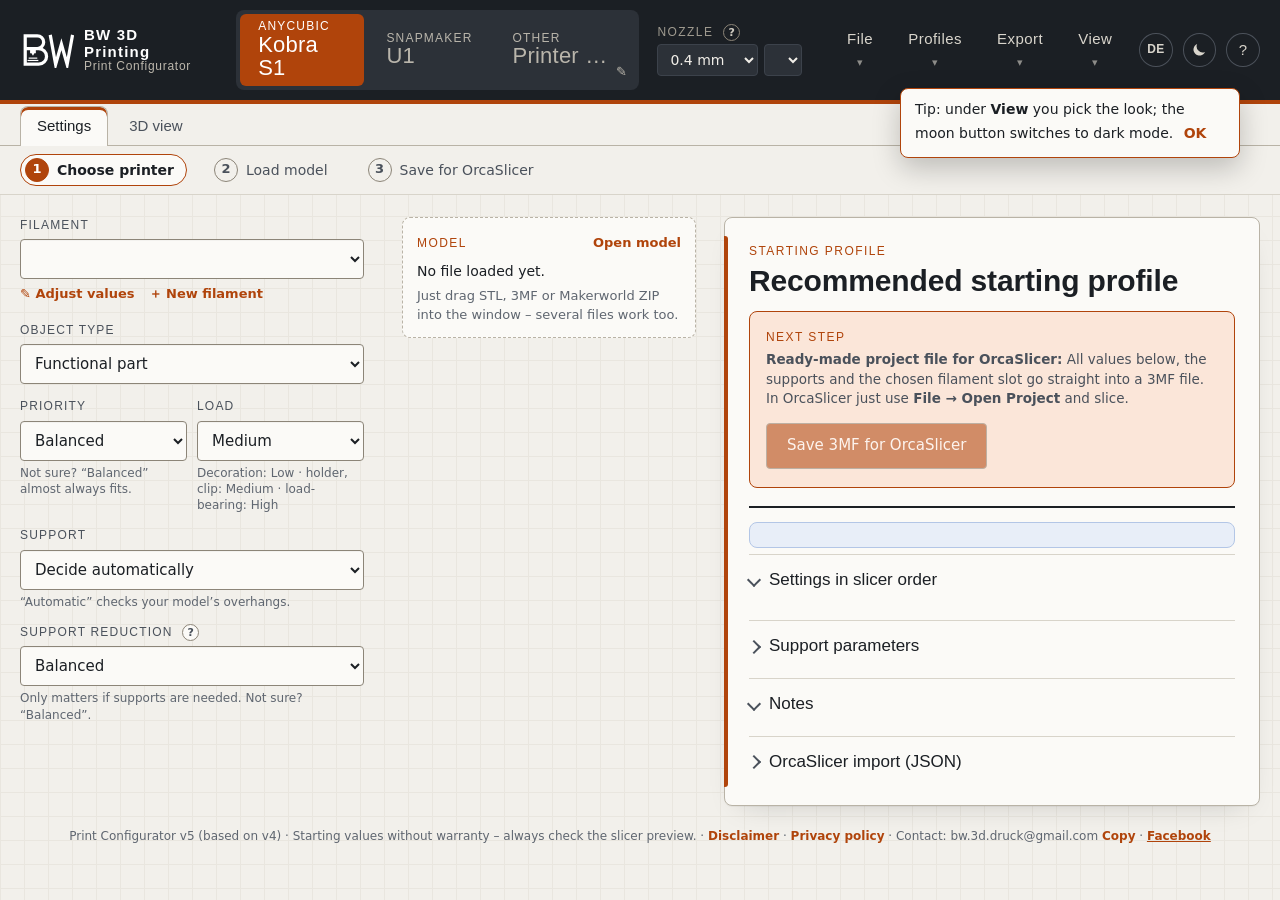
==== index.html @ 8d702527 "feat: Z-Offset je Drucker im Export, Lightning-Füllung für Deko/Figur Z-Offset: Feld im Export-Dialo" ====
<!doctype html>
<html lang="de">
<head>
<meta charset="utf-8"><meta name="viewport" content="width=device-width,initial-scale=1">
<title>Druck-Konfigurator</title>
<link rel="stylesheet" href="css/app.css">
<link rel="stylesheet" href="css/ui-gemeinsam.css">
<link rel="stylesheet" href="css/ui-neu.css">
<link rel="stylesheet" href="css/ui-schlicht.css">
<link rel="stylesheet" href="css/ui-dunkel.css">
<script src="js/ui-neu.js"></script>
<script src="js/i18n-en.js"></script>
<script src="js/i18n-en-ui.js"></script>
<script src="js/i18n-en-muster.js"></script>
<script src="js/i18n.js"></script>
</head>
<body data-printer="kobra_s1" data-tab="settings">

<header class="topbar noprint">
  <div class="brand"><span class="brand-mark" aria-hidden="true"></span><span class="brand-text">Druck-<br>Konfigurator</span>
    <span class="brand-bw" hidden><svg class="brand-bw-mark" xmlns="http://www.w3.org/2000/svg" viewBox="0 0 150 100" fill="none" stroke="currentColor" stroke-width="9" aria-hidden="true" focusable="false"> <path d="M14.5 10 V90 M10 10.5 H48 a17.75 17.75 0 0 1 0 35.5 H14.5 M14.5 46 H52 a21.75 21.75 0 0 1 0 43.5 H10"/> <g stroke="none" fill="currentColor"> <path d="M28 50 h16 v9 h-4 l-3.5 6 h-1 l-3.5 -6 h-4 z"/> <rect x="24" y="71" width="24" height="3.2"/> <rect x="21" y="77.5" width="30" height="3.2"/> </g> <path d="M84 8 L99 90 L115 34 L131 90 L146 8" stroke-linejoin="miter" stroke-miterlimit="10"/> </svg><span class="brand-word"><b>BW 3D-Druck</b><small>Druck-Konfigurator</small></span></span></div>

  <div class="machine" role="group" aria-label="Drucker und Düse">
    <div class="printer-switch" role="radiogroup" aria-label="Drucker">
      <button type="button" role="radio" data-printer="kobra_s1" aria-checked="true"><small>Anycubic</small>Kobra S1</button>
      <button type="button" role="radio" data-printer="snapmaker_u1" aria-checked="false" tabindex="-1"><small>Snapmaker</small>U1</button>
      <button type="button" role="radio" data-printer="orca" aria-checked="false" tabindex="-1" id="printerOrcaBtn" title="Anderen Drucker aus den OrcaSlicer-Profilen wählen"><small id="printerOrcaVendor">Anderer</small><span id="printerOrcaLabel">Drucker …</span><i class="orca-edit" aria-hidden="true">✎</i></button>
    </div>
    <select id="printer" class="visually-hidden" tabindex="-1" aria-hidden="true"><option value="kobra_s1">Anycubic Kobra S1 Combo</option><option value="snapmaker_u1">Snapmaker U1</option><option value="orca">Anderer Drucker</option></select>
    <div class="nozzle"><span>Düse <span class="help" id="nozHelp" title="Weicht deine Düse vom Referenzprofil ab, rechnet das Programm Temperatur, Volumenstrom, Schichthöhe und Linienbreite um.">?</span></span>
      <span class="nozzle-row">
        <select id="nozD" aria-label="Düsendurchmesser"><option value="0.2">0,2 mm</option><option value="0.25">0,25 mm</option><option value="0.4" selected>0,4 mm</option><option value="0.6">0,6 mm</option><option value="0.8">0,8 mm</option></select>
        <select id="nozM" aria-label="Düsenmaterial"></select>
      </span>
    </div>
  </div>

  <nav class="menus" aria-label="Menü">
    <div class="menu">
      <button type="button" class="menu-btn" aria-haspopup="true" aria-expanded="false" aria-controls="menuDatei">Datei</button>
      <div class="menu-list" role="menu" id="menuDatei">
        <button type="button" role="menuitem" data-action="open">Modell öffnen … <small>STL, 3MF, ZIP</small></button>
        <button type="button" role="menuitem" id="clear">Modell entfernen</button>
      </div>
    </div>
    <div class="menu">
      <button type="button" class="menu-btn" aria-haspopup="true" aria-expanded="false" aria-controls="menuProfile">Profile</button>
      <div class="menu-list" role="menu" id="menuProfile">
        <button type="button" role="menuitem" id="editMat">Filamentwerte anpassen …</button>
        <button type="button" role="menuitem" id="newMat">Neues Filament …</button>
        <button type="button" role="menuitem" data-action="profiles">Meine Profile …</button>
        <hr>
        <button type="button" role="menuitem" id="importBtn">Profile importieren …</button>
        <button type="button" role="menuitem" id="exportBtn" data-toast="Profile als Datei gespeichert">Profile exportieren</button>
        <hr>
        <button type="button" role="menuitem" id="settingsBtn">Düsen-Umrechnung …</button>
        <button type="button" role="menuitem" data-action="link">Drucker-Verbindung …</button>
      </div>
    </div>
    <div class="menu">
      <button type="button" class="menu-btn" aria-haspopup="true" aria-expanded="false" aria-controls="menuExport">Export</button>
      <div class="menu-list" role="menu" id="menuExport">
        <button type="button" role="menuitem" id="export3mf" disabled>3MF für OrcaSlicer … <small id="export3mfNote">zuerst ein Modell laden</small></button>
        <hr>
        <button type="button" role="menuitem" id="orcaFilBtn" data-toast="Filament-JSON gespeichert">Filament-JSON</button>
        <button type="button" role="menuitem" id="orcaProcBtn" data-toast="Process-JSON gespeichert">Process-JSON</button>
        <hr>
        <button type="button" role="menuitem" id="printBtn">Drucken / PDF …</button>
        <button type="button" role="menuitem" id="copyBtn">Als Text kopieren</button>
      </div>
    </div>
    <div class="menu">
      <button type="button" class="menu-btn" aria-haspopup="true" aria-expanded="false" aria-controls="menuAnsicht">Ansicht</button>
      <div class="menu-list" role="menu" id="menuAnsicht">
        <button type="button" role="menuitemradio" aria-checked="false" data-ui-mode="original">Original <small>wie bisher</small></button>
        <button type="button" role="menuitemradio" aria-checked="true" data-ui-mode="neu">Verbesserte Lesbarkeit <small>Original mit besseren Kontrasten (Standard)</small></button>
        <button type="button" role="menuitemradio" aria-checked="false" data-ui-mode="schlicht">Schlicht <small>reduziert, nach Apple-Prinzipien</small></button>
      </div>
    </div>
    <button type="button" class="menu-btn lang-btn" id="langBtn" lang="en">EN</button>
    <button type="button" class="menu-btn theme-btn" id="themeBtn" aria-pressed="false" aria-label="Dunkle Darstellung" title="Dunkel darstellen"><svg class="theme-moon" viewBox="0 0 24 24" aria-hidden="true" focusable="false"><path d="M20 14.5A8 8 0 0 1 9.5 4a8 8 0 1 0 10.5 10.5z"/></svg><svg class="theme-sun" viewBox="0 0 24 24" aria-hidden="true" focusable="false"><circle cx="12" cy="12" r="4.2"/><path d="M12 2v2.5M12 19.5V22M2 12h2.5M19.5 12H22M4.9 4.9l1.8 1.8M17.3 17.3l1.8 1.8M4.9 19.1l1.8-1.8M17.3 6.7l1.8-1.8"/></svg></button>
    <button type="button" class="menu-btn help-btn" data-action="help" aria-label="Hilfe">?</button>
    <div class="ui-tip" id="uiTip" role="status" hidden>Tipp: Unter <b>Ansicht</b> wählst du die Darstellung, mit dem Mond-Knopf schaltest du auf dunkel. <button type="button" class="linkbtn">OK</button></div>
  </nav>
</header>

<div class="tabs noprint" role="tablist" aria-label="Ansicht">
  <button type="button" role="tab" id="tabSettings" aria-controls="viewSettings" aria-selected="true">Einstellungen</button>
  <button type="button" role="tab" id="tab3d" aria-controls="view3d" aria-selected="false">3D-Ansicht <span id="modelBadge" class="tab-badge hidden">Modell</span></button>
</div>

<nav class="steps noprint" id="steps" aria-label="Schritte"><ol>
  <li><button type="button" data-step="1"><span class="step-n">1</span><span class="step-t">Drucker wählen</span></button></li>
  <li><button type="button" data-step="2" data-action="open"><span class="step-n">2</span><span class="step-t">Modell laden</span></button></li>
  <li><button type="button" data-step="3"><span class="step-n">3</span><span class="step-t">Für OrcaSlicer speichern</span></button></li>
</ol></nav>

<main>
<section id="viewSettings" role="tabpanel" aria-labelledby="tabSettings" class="view">
  <h1 id="mainTitle" class="print-only">Druck-Konfigurator</h1>
  <div class="sheet">

    <aside class="inputs" aria-label="Auswahl">
      <div id="partScope" class="part-scope hidden" aria-live="polite">
        <span class="eyebrow">Einstellungen für Teil</span>
        <b id="partScopeName"></b>
        <label for="partSlot">Slot</label><select id="partSlot"></select>
      </div>
      <div class="field"><label for="material">Filament<span id="matBadge"></span></label><select id="material"></select>
        <div class="field-links noprint"><button class="linkbtn" type="button" data-click="editMat">✎ Werte anpassen</button><button class="linkbtn" type="button" data-click="newMat">＋ Neues Filament</button></div></div>
      <div class="field"><label for="object">Objekt</label><select id="object">
        <option value="general">Funktionsteil</option>
        <option value="holder">Halterung / Befestigung</option>
        <option value="watertight">Wasserdicht / Behälter</option>
        <option value="precision">Präzisionsteil (Passungen, Maße)</option>
        <option value="thin">Dünnwandiges Gehäuse</option>
        <option value="decor">Dekoration / Figur</option>
        <option value="overhang">Viele Überhänge / Freiform</option>
        <option value="multicolor">Mehrfarbig / Gravur</option>
        <option value="tire">Reifen / Rad (TPU)</option>
        <option value="dumpling">Quetschbares Spielzeug (TPU)</option>
        <option value="case">Handyhülle / flexible Hülle (TPU)</option></select></div>
      <div class="field-pair">
        <div class="field"><label for="goal">Priorität</label><select id="goal"><option value="balanced">Ausgewogen</option><option value="quality">Hohe Qualität</option><option value="fast">Schneller Druck</option><option value="strong">Maximale Stabilität</option></select><small class="field-hint">Unsicher? „Ausgewogen“ passt fast immer.</small></div>
        <div class="field"><label for="load">Belastung</label><select id="load"><option value="medium">Mittel</option><option value="low">Gering</option><option value="high">Hoch</option></select><small class="field-hint">Deko: Gering · Halter, Clip: Mittel · tragend: Hoch</small></div>
      </div>
      <div class="field"><label for="support">Support</label><select id="support"><option value="auto">Automatisch entscheiden</option><option value="avoid">Möglichst vermeiden</option><option value="allow">Support erlaubt</option></select><small class="field-hint">„Automatisch“ prüft die Überhänge deines Modells.</small></div>
      <div class="field"><label for="supportLevel">Stützreduzierung <span class="help" title="Wirkt nur, wenn Stützen nötig sind. Weniger Stützen sparen Material, erhöhen aber das Risiko für Durchhängen.">?</span></label><select id="supportLevel"><option value="safe">Stark und sicher</option><option value="balanced" selected>Ausgewogen</option><option value="reduced">Stark reduziert</option><option value="minimal">Minimal – gerade noch haltend</option></select><small class="field-hint">Nur wichtig, wenn Stützen nötig sind. Unsicher? „Ausgewogen“.</small></div>

      <div id="storeWarn" class="note bad hidden"></div>
    </aside>

    <aside class="model-col noprint" aria-label="Modell">
      <div class="model-card noprint" id="modelCard">
        <div class="model-head"><span class="eyebrow">Modell</span><button class="linkbtn" type="button" data-action="open">Modell öffnen</button></div>
        <div id="fileinfo">Noch keine Datei geladen.</div>
        <ol id="partList" class="part-list hidden" aria-label="Teile im Projekt"></ol>
        <p id="importNotes" class="muted hidden"></p>
        <section id="orientBox" class="orient hidden" aria-labelledby="orientTitle">
          <div class="orient-head"><span class="eyebrow" id="orientTitle">Lage auf dem Bett</span><span id="orientPart" class="muted"></span></div>
          <p id="orientInfo" aria-live="polite"></p>
          <div id="orientSuggest" class="orient-suggest hidden"><span id="orientSuggestText"></span><button type="button" class="btn-accent" data-orient="apply">Übernehmen</button></div>
          <p id="orientStab" class="note warn orient-stab hidden" role="note"></p>
          <div class="orient-tools" role="group" aria-label="Teil drehen">
            <button type="button" data-orient="pick" title="In der 3D-Ansicht die Fläche anklicken, die aufs Bett soll">Fläche aufs Bett …</button>
            <button type="button" data-orient="x" title="90° um die X-Achse drehen">↻ X</button><button type="button" data-orient="y" title="90° um die Y-Achse drehen">↻ Y</button><button type="button" data-orient="z" title="90° um die Z-Achse drehen (ändert nur die Lage auf dem Bett)">↻ Z</button>
            <button type="button" data-orient="reset" title="Lage aus der Datei wiederherstellen">Original</button>
          </div>
          <button type="button" id="orientAll" class="linkbtn hidden" data-orient="all">Alle Teile nach Vorschlag ausrichten</button>
        </section>
        <section id="holeBox" class="holes hidden" aria-labelledby="holeTitle">
          <span class="eyebrow" id="holeTitle">Bohrlöcher verstärken</span>
          <p id="holeInfo"></p>
          <ul id="holeList" class="hole-list"></ul>
          <button type="button" id="holeAll" class="linkbtn hidden">Alle an/aus</button>
        </section>
        <section id="stabBox" class="stab hidden" aria-labelledby="stabTitle">
          <div class="orient-head"><span class="eyebrow" id="stabTitle">Stabilität (Hinweis)</span><span id="stabPart" class="muted"></span></div>
          <p id="stabText" aria-live="polite"></p>
          <ul id="stabAdvice" class="stab-advice"></ul>
          <p id="stabNote" class="muted stab-note hidden"></p>
        </section>
        <p class="oh-info muted"></p>
        <p class="muted drop-hint">STL, 3MF oder Makerworld-ZIP einfach ins Fenster ziehen – auch mehrere Dateien.</p>
      </div>
      <div id="miniView" class="mini-view noprint hidden" role="img" aria-label="3D-Vorschau: Lage des gewählten Teils auf dem Bett"><span class="mini-label">Lage auf dem Bett · ziehen zum Drehen</span></div>
    </aside>

    <article class="result" aria-labelledby="title">
      <header class="result-head">
        <span class="eyebrow" id="resultPrinter">Startprofil</span>
        <h2 id="title">Empfohlenes Startprofil</h2>
        <div id="summary" class="muted"></div>
      </header>
      <div id="danger" class="note bad"></div>

      <section class="export-cta" aria-labelledby="exportCtaTitle">
        <div class="export-cta-text">
          <span class="eyebrow" id="exportCtaTitle">Nächster Schritt</span>
          <p><b>Fertige Projektdatei für OrcaSlicer:</b> Alle Werte unten, die Stützen und der gewählte Filament-Slot landen direkt in einer 3MF-Datei. In OrcaSlicer nur noch <b>Datei → Projekt öffnen</b> und slicen.</p>
        </div>
        <div class="export-cta-action">
          <button type="button" class="btn-accent" id="export3mfCta" disabled>3MF für OrcaSlicer speichern</button>
          <small id="export3mfCtaNote"></small>
        </div>
      </section>

      <div id="settings" class="spec"></div>
      <div id="supportGuide" class="supportbox"></div>

      <details class="fold" open>
        <summary><span id="orderedTitle">Einstellungen in Slicer-Reihenfolge</span></summary>
        <p class="muted" id="orderedIntro"></p><div id="orderedSettings"></div>
      </details>
      <details class="fold">
        <summary>Stützparameter</summary>
        <div id="supportParams"></div>
      </details>
      <details class="fold" id="hintsFold" open>
        <summary>Hinweise</summary>
        <div id="warning" class="note"></div><div id="checks" class="note ok"></div>
      </details>
      <details class="fold">
        <summary>OrcaSlicer-Import (JSON)</summary>
        <p class="muted">Über <b>Export → Filament-JSON / Process-JSON</b> speichern und in OrcaSlicer über <b>Datei → Einstellungen importieren</b> beide laden. Rückzug ist ein Hardware-Profil deines Druckers und bleibt bewusst außen vor – den Wert oben manuell unter Printer Settings → Extruder eintragen.</p>
        <div id="orcaNote" class="note"></div>
      </details>
    </article>
  </div>
  <p class="muted footnote">Druck-Konfigurator v5 (Basis v4) · Startwerte ohne Gewähr – immer die Slicer-Vorschau prüfen. · <button class="linkbtn" type="button" data-action="disclaimer">Haftungsausschluss</button> · <button class="linkbtn" type="button" data-action="privacy">Datenschutz</button> · Kontakt: <span class="mail">bw.3d.druck@gmail.com</span> <button class="linkbtn" type="button" data-action="copymail" aria-label="E-Mail-Adresse kopieren">Kopieren</button> · <a class="linkbtn" href="https://www.facebook.com/berthold.wolf/" target="_blank" rel="noopener noreferrer">Facebook</a></p>
</section>

<section id="view3d" role="tabpanel" aria-labelledby="tab3d" class="view" hidden>
  <div id="stage">
    <div id="viewerEmpty" data-action="open">Noch kein Modell geladen.<br><small>STL, 3MF oder ZIP hier ablegen oder klicken zum Auswählen</small></div>
    <div id="info" class="hud"></div>
    <div id="partSwitch3d" class="hud hidden" role="group" aria-label="Teil wählen">
      <button type="button" data-part-step="-1" title="Vorheriges Teil" aria-label="Vorheriges Teil">◀</button>
      <select id="partSelect3d" aria-label="Teil"></select>
      <button type="button" data-part-step="1" title="Nächstes Teil" aria-label="Nächstes Teil">▶</button>
    </div>
    <div id="controls" class="hud">
      <button id="btnWireframe" type="button">Wireframe</button>
      <button id="btnAxes" type="button" class="active">Achsen</button>
      <button id="btnClip" type="button">Schnitt</button>
      <button id="btnMeasure" type="button">Messen</button>
      <span class="hud-sep" aria-hidden="true"></span>
      <button type="button" data-orient="pick" id="btnPick" title="Fläche anklicken, die aufs Bett soll">Fläche aufs Bett</button>
      <button type="button" data-orient="x" title="90° um X">↻ X</button><button type="button" data-orient="y" title="90° um Y">↻ Y</button>
    </div>
    <div id="subControls" class="hud">
      <div id="clipPanel" class="hidden"><span>Achse:</span>
        <button id="clipAxisX" type="button" class="active">X</button><button id="clipAxisY" type="button">Y</button><button id="clipAxisZ" type="button">Z</button>
        <input type="range" id="clipSlider" min="-100" max="100" value="0" aria-label="Lage der Schnittebene"></div>
      <div id="measureLabel"></div>
    </div>
    <div id="ohBar" class="hud hidden">
      <div id="viewMode" class="view-mode" role="group" aria-label="Einfärbung"><button type="button" data-view="overhang" class="active" aria-pressed="true">Überhang</button><button type="button" data-view="stability" aria-pressed="false" title="Dünne Wände und schlanke Stellen in Z (Bruchgefahr zwischen den Schichten). Nur Hinweis.">Stabilität</button></div>
      <div id="ohOverhang">
      <div class="vbar"><label for="thresh">Überhangwinkel ≤ <span class="help help-dark" title="Winkel von der Senkrechten. Flächen, die steiler überhängen als dieser Wert, werden rot markiert und zählen für die Stützen-Entscheidung. 45° ist ein sicherer Standard, 50–55° spart Stützen.">?</span></label><input type="range" id="thresh" min="30" max="70" value="45"><span class="val" id="threshVal">45°</span></div>
      <div class="stats"><span>Breite X <b id="sx">–</b></span><span>Tiefe Y <b id="sy">–</b></span><span>Höhe Z <b id="sz">–</b></span><span>Volumen <b id="sv">–</b></span></div>
      <div class="legend"><span><i style="background:#9aa8bc"></i>liegt auf dem Druckbett</span><span><i style="background:#3fa8f5"></i>unkritisch</span><span><i style="background:#f2b53d"></i>nahe am Grenzwinkel</span><span><i style="background:#e5514f"></i>über Grenzwinkel</span></div>
      <p id="ohInfo" class="oh-info"></p>
      </div>
      <div id="ohStability" class="hidden">
        <div class="legend"><span><i style="background:#4dbd6b"></i>stabil</span><span><i style="background:#f2b53d"></i>dünn / schwach in Z</span><span><i style="background:#e5514f"></i>kritisch</span></div>
        <p id="stabInfo" class="stab-info" aria-live="polite"></p>
      </div>
    </div>
  </div>
</section>
</main>

<input id="file" type="file" accept=".stl,.3mf,.zip" multiple class="hidden">
<input type="file" id="importFile" accept=".json,application/json" class="hidden">
<div id="toast" class="toast" role="status" aria-live="polite"></div>
<div id="tip" class="tip" role="tooltip" hidden></div>

<dialog id="editor" aria-labelledby="edTitle"><div class="ed-head"><h2 id="edTitle">Werte anpassen</h2><div class="muted" id="edSub"></div></div><div class="ed-body" id="edBody"></div><div class="ed-foot" id="edFoot"></div></dialog>

<dialog id="exportDlg" aria-labelledby="exportTitle"><div class="ed-head"><h2 id="exportTitle">3MF für OrcaSlicer</h2><div class="muted" id="exportSub"></div></div><p id="sizeWarn" class="note bad hidden" role="alert"></p>
  <div class="ed-body">
    <ol class="export-steps">
      <li>Unten den <b>Filament-Slot</b> wählen (oder Belegung eintragen/vom Drucker laden).</li>
      <li><b>3MF speichern</b> anklicken – die Datei landet in deinem Download-Ordner.</li>
      <li>In OrcaSlicer über <b>Datei → Projekt öffnen</b> laden (nicht „Importieren“) und slicen.</li>
    </ol>
    <fieldset class="slots"><legend id="slotLegend">Filament-Slot</legend>
      <div class="slot-source"><span id="slotSource" class="muted">Belegung unbekannt</span><span class="slot-actions"><button class="linkbtn" type="button" id="slotEditBtn">Belegung eintragen</button><button class="linkbtn" type="button" id="slotReload">Vom Drucker laden</button></span></div>
      <div id="slotEdit" class="slot-edit hidden"><p class="muted small">Was steckt gerade in welchem Slot? Bleibt gespeichert, bis du es änderst.</p><div id="slotEditRows"></div>
        <div class="slot-edit-foot"><button class="btn sec" type="button" id="slotEditReset">Eingabe löschen</button><button class="btn sec" type="button" id="slotEditCancel">Abbrechen</button><button class="btn" type="button" id="slotEditSave">Belegung speichern</button></div></div>
      <div id="slotMode" class="slot-mode hidden" role="radiogroup" aria-label="Slot-Zuordnung">
        <label><input type="radio" name="slotMode" value="all"> <b>Alle Teile in den gewählten Slot</b></label>
        <label><input type="radio" name="slotMode" value="keep"> <b>Slots je Teil beibehalten</b> <small id="slotModeKeep"></small></label></div>
      <p id="slotHint" class="slot-hint"></p>
      <div id="slotList" class="slot-list"></div></fieldset>
    <div id="slotWarn" class="note hidden"></div>
    <div class="zoff-row"><label for="zOffset">Z-Offset</label><input id="zOffset" type="text" inputmode="decimal" autocomplete="off" aria-describedby="zOffsetNote"><span>mm</span><small id="zOffsetNote"></small></div>
    <div id="partPlan" class="hidden"><h3 class="plan-title">Teile</h3><div id="partPlanTable"></div><ul id="partPlanNotes" class="plan-notes"></ul>
      <button class="linkbtn hidden" type="button" id="matchLive">Filament der Teile passend zur Belegung wählen</button></div>
    <details class="fold" id="changesFold"><summary id="changesTitle">Was geändert wird</summary><div id="changesList"></div></details>
    <p class="muted small">Druckerprofil, Start-G-Code, Rückzug und alle übrigen Werte kommen unverändert aus deiner Orca-Vorlage. Nach dem Öffnen in OrcaSlicer die Vorschau prüfen.</p>
  </div>
  <div class="ed-foot"><button class="btn sec" type="button" data-close>Abbrechen</button><button class="btn" type="button" id="export3mfSave">3MF speichern</button></div></dialog>

<dialog id="linkDlg" aria-labelledby="linkTitle"><div class="ed-head"><h2 id="linkTitle">Drucker-Verbindung</h2><div class="muted">IP-Adressen deiner Drucker im Heimnetz. Das Tool fragt darüber nur die Filament-Belegung ab (nie Steuerbefehle). Funktioniert, wenn das Tool über „Konfigurator starten.cmd“ läuft.</div></div>
  <div class="ed-body">
    <div class="note link-req">
      <b>Nur mit Klipper/Moonraker.</b> Mit Werksfirmware geht das nicht – dann stattdessen beim Export unter „Belegung eintragen“ von Hand angeben.<br>
      Moonraker bringt eine Fremd-Firmware mit (nicht vom Hersteller, Installation auf eigene Verantwortung):
      <ul>
        <li><b>Kobra S1:</b> <a href="https://jbatonnet.github.io/Rinkhals/" target="_blank" rel="noopener">Rinkhals</a></li>
        <li><b>Snapmaker U1:</b> <a href="https://github.com/paxx12-snapmaker-u1/SnapmakerU1-Extended-Firmware" target="_blank" rel="noopener">Extended Firmware von paxx12</a></li>
      </ul>
      Installationsanleitung jeweils beim Projekt selbst.
    </div>
    <div class="ed-row"><label for="host_kobra_s1">Anycubic Kobra S1</label><div class="ed-in"><input id="host_kobra_s1" inputmode="decimal" placeholder="z. B. 192.168.1.50" autocomplete="off"><button class="btn sec" type="button" data-test="kobra_s1">Testen</button></div></div>
    <p class="muted small link-result" id="linkRes_kobra_s1"></p>
    <div class="ed-row"><label for="host_snapmaker_u1">Snapmaker U1</label><div class="ed-in"><input id="host_snapmaker_u1" inputmode="decimal" placeholder="z. B. 192.168.1.51" autocomplete="off"><button class="btn sec" type="button" data-test="snapmaker_u1">Testen</button></div></div>
    <p class="muted small link-result" id="linkRes_snapmaker_u1"></p>
  </div>
  <div class="ed-foot"><button class="btn sec" type="button" data-close>Abbrechen</button><button class="btn" type="button" id="linkSave">Speichern</button></div></dialog>

<dialog id="profilesDlg" aria-labelledby="profilesTitle"><div class="ed-head"><h2 id="profilesTitle">Meine Profile</h2><div class="muted">Jedes Filament lässt sich mit eigenen Werten überschreiben oder neu anlegen. Die Werte bleiben nur in diesem Browser gespeichert – über <b>Profile → Profile exportieren</b> sichern oder teilen.</div></div>
  <div class="ed-body"><div id="myList"></div></div>
  <div class="ed-foot"><button class="btn" type="button" data-close>Schließen</button></div></dialog>

<dialog id="pickerDlg" aria-labelledby="pickerTitle"><div class="ed-head"><h2 id="pickerTitle">Drucker wählen</h2><div class="muted">Alle Drucker aus den OrcaSlicer-Profilen. Geschwindigkeiten kommen aus dem Orca-Profil des Druckers, Temperaturen und Materialwerte aus den Tests am Kobra S1 (allgemeine Startwerte).</div></div>
  <div class="ed-body picker">
    <div class="picker-row"><label for="pickVendor">Hersteller</label><select id="pickVendor"></select></div>
    <div class="picker-row"><label for="pickSearch">Suchen</label><input id="pickSearch" type="search" placeholder="z. B. Ender, MK4, P1S" autocomplete="off"></div>
    <div class="picker-custom">
      <div><b>Dein Drucker ist nicht dabei?</b><small>Eigenes Profil aus OrcaSlicer einlesen – die Anleitung kommt im nächsten Schritt.</small></div>
      <button type="button" class="btn-accent" id="customPrinterOpen">Eigenes Orca-Profil verwenden</button>
    </div>
    <ul id="pickList" class="pick-list"></ul>
  </div>
  <div class="ed-foot"><button class="btn sec" type="button" data-close>Schließen</button></div></dialog>

<dialog id="customPrinterDlg" aria-labelledby="customPrinterTitle"><div class="ed-head"><h2 id="customPrinterTitle">Eigenen Drucker verwenden</h2><div class="muted">Für Drucker, die nicht in der Liste stehen – dein eigenes OrcaSlicer-Profil wird direkt eingelesen.</div></div>
  <div class="ed-body">
    <ol class="export-steps">
      <li>In OrcaSlicer deinen Drucker anlegen bzw. auswählen (Hersteller-Profil oder eigene Werte für Bett, Düse, Firmware).</li>
      <li><b>Ein neues, leeres Projekt</b> mit diesem Drucker aktiv – es muss kein Modell geladen sein.</li>
      <li><b>Datei → Projekt speichern unter …</b> als .3mf.</li>
      <li>Diese Datei hier auswählen:</li>
    </ol>
    <input type="file" id="customPrinterFile" accept=".3mf">
    <p id="customPrinterWarn" class="note bad hidden" role="alert"></p>
    <p class="muted small">Hinweis: Filamentprofile werden dabei nicht automatisch nach Materialtyp (PLA/PETG/…) gewechselt – nach dem Export in Orca ggf. das passende Filamentprofil je Slot von Hand wählen.</p>
  </div>
  <div class="ed-foot"><button class="btn sec" type="button" data-close>Abbrechen</button></div></dialog>

<dialog id="disclaimerDlg" aria-labelledby="disclaimerTitle"><div class="ed-head"><h2 id="disclaimerTitle">Haftungsausschluss</h2><div class="muted">Bitte kurz lesen – Nutzung auf eigene Verantwortung.</div></div>
  <div class="ed-body disclaimer">
    <ol>
      <li><b>Startwerte ohne Gewähr.</b> Die Werte sind Empfehlungen; Slicer-Vorschau und ein Testdruck haben immer Vorrang.</li>
      <li><b>Keine Haftung für Schäden</b> an Drucker und Zubehör – z. B. Düse, Druckplatte (PETG auf PEI), Verstopfungen, Fehldrucke, verbrauchtes Filament.</li>
      <li><b>Gedruckte Teile:</b> Keine Eignung für sicherheitskritische oder tragende Anwendungen, Lebensmittelkontakt oder Kinderspielzeug zugesichert – das beurteilst du selbst.</li>
      <li><b>Gesundheit:</b> ABS und ASA dünsten aus – gut lüften. Drucker nicht unbeaufsichtigt laufen lassen.</li>
      <li><b>Drucker-Verbindung:</b> Das Tool liest nur die Filament-Belegung und steuert nichts; Nutzung auf eigene Verantwortung.</li>
      <li><b>Marken:</b> Kein Bezug zu Anycubic, Snapmaker, Bambu Lab, Makerworld oder OrcaSlicer; die Namen dienen nur der Beschreibung.</li>
      <li><b>Fremde Modelle:</b> Wer Projekte anderer (z. B. von Makerworld) umstellt, beachtet deren Lizenz.</li>
    </ol>
    <p class="muted small">Ausführlich in der README auf GitHub. Lizenz: CC BY-NC 4.0, ohne Gewährleistung.</p>
  </div>
  <div class="ed-foot"><button class="btn" type="button" id="disclaimerOk">Verstanden</button></div></dialog>

<dialog id="privacyDlg" aria-labelledby="privacyTitle"><div class="ed-head"><h2 id="privacyTitle">Datenschutz</h2><div class="muted">Private, kostenlose Seite ohne Werbung, ohne Cookies und ohne Tracking.</div></div>
  <div class="ed-body prose">
    <p><b>Verantwortlich:</b> Berthold Wolf, E-Mail: <span class="mail">bw.3d.druck@gmail.com</span> <button class="linkbtn" type="button" data-action="copymail" aria-label="E-Mail-Adresse kopieren">Kopieren</button></p>
    <p><b>Hosting:</b> Die Seite liegt bei GitHub Pages (GitHub Inc., USA). Beim Aufruf verarbeitet GitHub technisch notwendige Daten wie die IP-Adresse, um die Seite auszuliefern und zu schützen; dabei kann eine Übertragung in die USA stattfinden. Ich selbst erhalte und speichere diese Daten nicht. Rechtsgrundlage ist das berechtigte Interesse an einer sicheren Bereitstellung (Art. 6 Abs. 1 lit. f DSGVO). Einzelheiten: <a href="https://docs.github.com/de/site-policy/privacy-policies/github-general-privacy-statement" target="_blank" rel="noopener noreferrer">Datenschutzerklärung von GitHub</a>.</p>
    <p><b>Deine Modelle und Werte:</b> STL-, 3MF- und ZIP-Dateien werden ausschließlich lokal in deinem Browser verarbeitet und nicht hochgeladen. Eigene Filamentprofile, Einstellungen und die gewählte Oberfläche speichert der Browser lokal (localStorage); sie verlassen dein Gerät nicht und lassen sich über die Browser-Einstellungen (Websitedaten löschen) entfernen.</p>
    <p><b>Drucker-Verbindung:</b> Nur wenn du sie nutzt, fragt dein Browser die Filament-Belegung direkt bei deinem Drucker im Heimnetz ab. Diese Daten gehen nicht an mich oder an Dritte.</p>
    <p><b>Externe Links:</b> Links zu Facebook, GitHub oder Makerworld sind einfache Verweise; beim Anklicken gelten die Datenschutzbestimmungen des jeweiligen Anbieters. Die Seite bindet keine Inhalte dieser Anbieter ein.</p>
    <p><b>Kontakt per E-Mail:</b> Schreibst du mir, verwende ich deine Angaben nur zur Beantwortung.</p>
    <p><b>Deine Rechte:</b> Auskunft, Berichtigung, Löschung, Einschränkung der Verarbeitung und Widerspruch (Art. 15–21 DSGVO) sowie Beschwerde bei einer Datenschutz-Aufsichtsbehörde.</p>
  </div>
  <div class="ed-foot"><button class="btn" type="button" data-close>Schließen</button></div></dialog>

<dialog id="helpDlg" aria-labelledby="helpTitle"><div class="ed-head"><h2 id="helpTitle">Hilfe</h2></div>
  <div class="ed-body prose">
    <p><b>Automatik:</b> Filamentprofil = Temperatur, Lüfter, Rückzug und maximale Volumengeschwindigkeit. Prozessprofil = Wände, Schichten, Füllung und Druckgeschwindigkeit. Die Stützen-Entscheidung kommt aus der Überhanganalyse des gewählten Teils.</p>
    <p><b>Kurzhilfe:</b> Bewege den Mauszeiger über ein <span class="help">?</span> neben einem Parameter.</p>
    <p><b>Eigene Werte:</b> Druckst du mit anderer Temperatur, schneller oder langsamer, klicke bei „Filament“ auf <b>Werte anpassen</b>. Alle Empfehlungen rechnen danach mit deinen Werten. <b>Neues Filament</b> legt ein zusätzliches Profil an, z. B. für eine bestimmte Marke.</p>
    <p><b>Wichtig:</b> STL-Maße und Überhänge werden lokal im Browser ermittelt. 3MF und Makerworld-ZIPs werden direkt gelesen; bei mehreren Teilen gilt die Analyse für das in der Teileliste gewählte Teil. Nahtposition: sichtbare Außenflächen <b>Hinten</b>; runde Teile <b>Ausgerichtet</b> oder <b>Nächstgelegen</b>. Brücken, dünne Wände und die tatsächliche Kontaktfläche der Stützen immer zusätzlich in der Slicer-Vorschau prüfen – die Empfehlung ist eine Geometrie-Näherung und ersetzt die Vorschau nicht.</p>
    <p>Alle Werte sind Startwerte ohne Gewähr. Filamente unterscheiden sich je nach Hersteller und Charge – die Angaben auf der Rolle haben Vorrang.</p>
    <p><b>Ausführlich:</b> <a href="docs/Handbuch.pdf" target="_blank" rel="noopener">Handbuch öffnen (PDF)</a> · <button class="linkbtn" type="button" data-action="disclaimer">Haftungsausschluss</button> · <button class="linkbtn" type="button" data-action="privacy">Datenschutz</button> – alle Funktionen mit Bildern, dazu Lösungen für häufige Probleme.</p>
    <p><b>Fragen und Rückmeldungen:</b> per E-Mail an <span class="mail">bw.3d.druck@gmail.com</span> <button class="linkbtn" type="button" data-action="copymail" aria-label="E-Mail-Adresse kopieren">Kopieren</button> oder auf <a href="https://www.facebook.com/berthold.wolf/" target="_blank" rel="noopener noreferrer">Facebook</a>.</p>
  </div>
  <div class="ed-foot"><button class="btn" type="button" data-close>Schließen</button></div></dialog>

<script src="vendor/three.min.js"></script>
<script src="vendor/OrbitControls.js"></script>
<script src="js/util.js"></script>
<script src="js/data.js"></script>
<script src="js/stl.js"></script>
<script src="js/import.js"></script>
<script src="js/orient.js"></script>
<script src="js/holes.js"></script>
<script src="js/fragility.js"></script>
<script src="js/store.js"></script>
<script src="js/engine.js"></script>
<script src="vendor/fflate.min.js"></script>
<script src="js/orca-templates.js"></script>
<script src="js/export3mf.js"></script>
<script src="js/orca-printers/index.js"></script>
<script src="js/orca-generic.js"></script>
<script src="js/orca-custom.js"></script>
<script src="js/printer-link.js"></script>
<script src="js/viewer.js"></script>
<script src="js/miniview.js"></script>
<script src="js/panel.js"></script>
<script src="js/app.js"></script>
<script src="js/fragility-ui.js"></script>
<script src="js/export-ui.js"></script>
<script src="js/orient-ui.js"></script>
<script src="js/part-settings.js"></script>
<script src="js/holes-ui.js"></script>
<script src="js/custom-printer-ui.js"></script>
<script src="js/printer-picker.js"></script>
<script src="js/steps.js"></script>
</body>
</html>
---- css/app.css ----
/* Druck-Konfigurator – „Werkstatt-Datenblatt“.
   Bahnschrift (Windows, DIN-artig) für Überschriften und Werte, Segoe UI für Fließtext.
   Die Akzentfarbe folgt dem aktiven Drucker (body[data-printer]). */
:root {
  --paper: #f2f0eb;
  --paper-2: #e9e6df;
  --sheet: #fbfaf7;
  --ink: #1b1f24;
  --ink-2: #4a515b;
  --ink-3: #5f6670;
  --rule: #d8d4ca;
  --rule-strong: #b9b3a6;

  --accent: #b0440b;          /* Kobra S1 – WCAG AA auf Papier und mit Weiß */
  --accent-ink: #fff;
  --accent-soft: #fbe6d9;

  --ok: #1f7a4a;      --ok-soft: #e4f3ea;   --ok-rule: #a9d8bc;
  --warn: #8a5a00;    --warn-soft: #fcf1d9; --warn-rule: #ebcf92;
  --bad: #a3261c;     --bad-soft: #fbe5e2;  --bad-rule: #eeb1aa;
  --info-soft: #e8eef8; --info-rule: #b3c6e6; --info: #1d4f9c;

  --stage-bg: #1e1e1e;
  --hud-bg: rgba(0, 0, 0, 0.5);
  --hud-border: #555;
  --hud-ink: #d0d0d0;

  --f-display: Bahnschrift, "DIN Alternate", "Roboto Condensed", "Arial Narrow", sans-serif;
  --f-body: "Segoe UI", system-ui, -apple-system, Arial, sans-serif;
  --f-mono: "Cascadia Mono", Consolas, "SFMono-Regular", monospace;

  --r-s: 4px;
  --r-m: 8px;
  --topbar-h: 72px;
  --tabs-h: 42px;
  --t-fast: 150ms;
  --t-norm: 280ms;
  --ease: cubic-bezier(0.16, 1, 0.3, 1);

  color-scheme: light;
}
body[data-printer="orca"] {
  --accent: #3b53a4;          /* beliebiger Orca-Drucker */
  --accent-soft: #e2e7f6;
}
body[data-printer="snapmaker_u1"] {
  --accent: #0a716f;          /* Snapmaker U1 – WCAG AA */
  --accent-soft: #d6efee;
}

* { box-sizing: border-box; }
html, body { margin: 0; height: 100%; }
body {
  font-family: var(--f-body); color: var(--ink); font-size: 15px; line-height: 1.45;
  background: var(--paper);
  /* feines Millimeterraster als Werkstatt-Unterlage */
  background-image:
    linear-gradient(var(--paper-2) 1px, transparent 1px),
    linear-gradient(90deg, var(--paper-2) 1px, transparent 1px);
  background-size: 24px 24px;
  display: flex; flex-direction: column; overflow: hidden;
}
.hidden { display: none !important; }
.visually-hidden { position: absolute !important; width: 1px; height: 1px; overflow: hidden; clip: rect(0 0 0 0); white-space: nowrap; }
.print-only { display: none; }
.muted { color: var(--ink-3); }
b { font-weight: 650; }
button, select, input, textarea { font: inherit; color: inherit; }
:focus-visible { outline: 2px solid var(--accent); outline-offset: 2px; }

/* ================= Kopfzeile ================= */
.topbar {
  flex: none; min-height: var(--topbar-h); display: flex; align-items: center; gap: 28px;
  padding: 10px 20px; background: var(--ink); color: #e9e6df;
  border-bottom: 4px solid var(--accent); transition: border-color var(--t-norm) var(--ease);
}
.brand { display: flex; align-items: center; gap: 10px; font-family: var(--f-display); font-size: 13px; line-height: 1.05; letter-spacing: .06em; text-transform: uppercase; color: #bdb8ad; }
.brand-mark { width: 26px; height: 26px; border: 3px solid var(--accent); border-radius: 3px; position: relative; transition: border-color var(--t-norm) var(--ease); }
.brand-mark::after { content: ""; position: absolute; left: 4px; right: 4px; bottom: 4px; height: 3px; background: var(--accent); box-shadow: 0 -6px 0 var(--accent), 0 -12px 0 var(--accent); transition: background var(--t-norm), box-shadow var(--t-norm); }

.machine { display: flex; align-items: center; gap: 18px; }
.printer-switch { display: inline-flex; background: #2c3138; border-radius: var(--r-m); padding: 4px; gap: 4px; }
.printer-switch button {
  border: 0; background: transparent; color: #b9b5ab; cursor: pointer; border-radius: 6px;
  padding: 6px 18px 7px; text-align: left; font-family: var(--f-display); font-size: 22px; line-height: 1.05; letter-spacing: .01em;
  transition: background var(--t-norm) var(--ease), color var(--t-fast);
}
.printer-switch button small { display: block; font-size: 10px; letter-spacing: .14em; text-transform: uppercase; opacity: .75; }
.printer-switch button:hover { color: #fff; }
.printer-switch button[aria-checked="true"] { background: var(--accent); color: var(--accent-ink); }

.nozzle { display: grid; gap: 3px; font-family: var(--f-display); font-size: 11px; letter-spacing: .12em; text-transform: uppercase; color: #9f9a8f; }
.nozzle-row { display: flex; gap: 6px; }
.nozzle select { background: #2c3138; color: #f1eee8; border: 1px solid #3c424b; border-radius: var(--r-s); padding: 6px 8px; font-family: var(--f-body); font-size: 14px; letter-spacing: 0; text-transform: none; }
.nozzle .help { color: #cfcac0; background: transparent; border-color: #6b717a; }

.menus { margin-left: auto; display: flex; align-items: center; gap: 2px; }
.menu { position: relative; }
.menu-btn {
  background: transparent; border: 0; color: #d9d5cc; cursor: pointer; padding: 8px 12px; border-radius: var(--r-s);
  font-family: var(--f-display); font-size: 15px; letter-spacing: .03em;
}
.menu-btn::after { content: " ▾"; font-size: 11px; opacity: .6; }
.menu-btn:hover, .menu-btn[aria-expanded="true"] { background: #2c3138; color: #fff; }
.help-btn { width: 34px; height: 34px; padding: 0; border: 1px solid #4b515a; border-radius: 50%; margin-left: 8px; }
.help-btn::after { content: none; }
.menu-list {
  position: absolute; right: 0; top: calc(100% + 6px); min-width: 250px; z-index: 30;
  background: var(--sheet); color: var(--ink); border: 1px solid var(--rule-strong); border-radius: var(--r-m);
  box-shadow: 0 14px 34px rgba(20, 22, 26, .22); padding: 6px; display: none;
}
.menu-list.open { display: block; animation: drop var(--t-fast) var(--ease); }
.menu-list button {
  display: block; width: 100%; text-align: left; background: none; border: 0; border-radius: var(--r-s);
  padding: 8px 10px; cursor: pointer; font-size: 14px;
}
.menu-list button:hover:not(:disabled), .menu-list button:focus-visible { background: var(--accent-soft); outline: none; }
.menu-list button:disabled { color: var(--ink-3); cursor: not-allowed; }
.menu-list button small { display: block; font-size: 12px; color: var(--ink-3); }
.menu-list hr { border: 0; border-top: 1px solid var(--rule); margin: 5px 4px; }
@keyframes drop { from { opacity: 0; transform: translateY(-4px); } }

/* ================= Tabs ================= */
.tabs { flex: none; height: var(--tabs-h); display: flex; gap: 4px; padding: 0 20px; align-items: flex-end; border-bottom: 1px solid var(--rule-strong); background: var(--paper); }
.tabs button {
  border: 1px solid transparent; border-bottom: 0; background: none; cursor: pointer; padding: 8px 16px 9px;
  border-radius: var(--r-m) var(--r-m) 0 0; font-family: var(--f-display); font-size: 15px; color: var(--ink-2);
  position: relative; top: 1px;
}
.tabs button:hover { color: var(--ink); }
.tabs button[aria-selected="true"] { background: var(--sheet); border-color: var(--rule-strong); color: var(--ink); box-shadow: inset 0 3px 0 var(--accent); }
.tab-badge { font-family: var(--f-body); font-size: 11px; font-weight: 700; background: var(--accent); color: var(--accent-ink); border-radius: 999px; padding: 1px 7px; margin-left: 6px; vertical-align: 2px; }

main { flex: 1; min-height: 0; position: relative; }
.view { position: absolute; inset: 0; overflow-y: auto; }
.view[hidden] { display: none; }
#viewSettings { padding: 22px 20px 28px; animation: fade var(--t-norm) var(--ease); }
@keyframes fade { from { opacity: 0; transform: translateY(4px); } }

/* ================= Datenblatt ================= */
/* Drei Spalten: Auswahl | Modell (Teile, Lage, Bohrlöcher) | Datenblatt. Mittlere Breite: Modell unter der Auswahl. */
.sheet { max-width: 1480px; margin: 0 auto; display: grid; grid-template-columns: 280px 300px minmax(0, 1fr); grid-template-areas: "inputs model result"; gap: 22px; align-items: start; }
.inputs { grid-area: inputs; }
.model-col { grid-area: model; position: sticky; top: 0; display: grid; gap: 14px; max-height: calc(100dvh - var(--topbar-h) - var(--tabs-h) - 60px); overflow-y: auto; overscroll-behavior: contain; padding-right: 6px; scrollbar-width: thin; scrollbar-color: var(--rule-strong) transparent; }
.result { grid-area: result; }
@media (max-width: 1240px) {
  .sheet { grid-template-columns: 320px minmax(0, 1fr); grid-template-areas: "inputs result" "model result"; }
  .inputs, .model-col { position: static; max-height: none; overflow: visible; }
}
.eyebrow { font-family: var(--f-display); font-size: 11px; letter-spacing: .16em; text-transform: uppercase; color: var(--accent); transition: color var(--t-norm); }

/* Die linke Spalte klebt beim Scrollen oben; wird sie höher als das Fenster (viele Teile, Lage, Bohrlöcher),
   scrollt sie selbst – sonst wäre ihr unterer Teil nie erreichbar. */
.inputs { position: sticky; top: 0; display: grid; gap: 14px; max-height: calc(100dvh - var(--topbar-h) - var(--tabs-h) - 60px); overflow-y: auto; overscroll-behavior: contain; padding-right: 6px; scrollbar-gutter: stable; }
.inputs, .part-list, .hole-list { scrollbar-width: thin; scrollbar-color: var(--rule-strong) transparent; }
.field label { display: block; font-family: var(--f-display); font-size: 12px; letter-spacing: .1em; text-transform: uppercase; color: var(--ink-2); margin-bottom: 5px; }
.field select, .field input {
  width: 100%; padding: 9px 10px; border: 1px solid var(--rule-strong); border-radius: var(--r-s);
  background: var(--sheet); box-shadow: inset 0 1px 0 rgba(0,0,0,.03);
}
.field select:hover { border-color: var(--ink-3); }
.field-pair { display: grid; grid-template-columns: 1fr 1fr; gap: 10px; }
.field-links { display: flex; gap: 14px; margin-top: 2px; }
.linkbtn { background: none; border: 0; color: var(--accent); font-weight: 650; cursor: pointer; padding: 4px 0; font-size: 13px; }
.linkbtn:hover { text-decoration: underline; }

.model-card { border: 1px dashed var(--rule-strong); border-radius: var(--r-m); padding: 12px 14px; background: rgba(251, 250, 247, .7); font-size: 14px; }
.model-card.loaded { border-style: solid; background: var(--sheet); }
.model-head { display: flex; justify-content: space-between; align-items: baseline; margin-bottom: 4px; }
.model-card p { margin: 6px 0 0; font-size: 13px; }
.model-card .oh-info:empty { display: none; }
.model-card.loaded .drop-hint { display: none; }
body.dragging .model-card { border-color: var(--accent); background: var(--accent-soft); }

/* Teileliste: ein Eintrag je Teil, das gewählte bestimmt Datenblatt und 3D-Ansicht */
.part-list { list-style: none; margin: 8px 0 0; padding: 0; max-height: min(260px, 40vh); overflow-y: auto; border-top: 1px solid var(--rule); }
.part-list li { border-bottom: 1px solid var(--rule); }
.part-list button { display: grid; grid-template-columns: 1fr auto; gap: 2px 8px; width: 100%; text-align: left; background: none; border: 0; border-left: 3px solid transparent; padding: 6px 6px 6px 8px; font: inherit; font-size: 13px; color: var(--ink); cursor: pointer; }
.part-list button:hover { background: var(--paper); }
.part-list button:focus-visible { outline: 2px solid var(--accent); outline-offset: -2px; }
.part-list button[aria-current="true"] { border-left-color: var(--accent); background: var(--accent-soft); }
.part-list .pname { font-weight: 600; overflow: hidden; text-overflow: ellipsis; white-space: nowrap; }
.part-list .pmeta { grid-column: 1; font-family: var(--f-mono); font-size: 11.5px; color: var(--ink-3); }
.part-list .plevel { grid-row: 1 / span 2; grid-column: 2; align-self: center; font-size: 11px; padding: 1px 7px; border-radius: 999px; border: 1px solid; }
.plevel.none { color: var(--ok); background: var(--ok-soft); border-color: var(--ok-rule); }
.plevel.few { color: var(--warn); background: var(--warn-soft); border-color: var(--warn-rule); }
.plevel.needed { color: var(--bad); background: var(--bad-soft); border-color: var(--bad-rule); }
/* Stabilitäts-Kennzahl unter der Stützen-Plakette */
.part-list .plevel { grid-row: 1; }
.part-list .pstab { grid-row: 2; grid-column: 2; justify-self: end; font-size: 11px; padding: 1px 7px; border-radius: 999px; border: 1px solid; white-space: nowrap; }
.pstab.ok { color: var(--ok); background: var(--ok-soft); border-color: var(--ok-rule); }
.pstab.warn { color: var(--warn); background: var(--warn-soft); border-color: var(--warn-rule); }
.pstab.critical { color: var(--bad); background: var(--bad-soft); border-color: var(--bad-rule); }
.pstab.wait, .pstab.err { color: var(--ink-3); border-color: var(--rule); border-style: dashed; }
/* Lage auf dem Bett */
.orient { margin-top: 10px; padding-top: 8px; border-top: 1px solid var(--rule); }
.orient-head { display: flex; justify-content: space-between; gap: 8px; align-items: baseline; }
.orient-head #orientPart { font-size: 12px; overflow: hidden; text-overflow: ellipsis; white-space: nowrap; max-width: 60%; }
.orient p { margin: 4px 0 0; font-size: 13px; }
.orient-suggest { margin-top: 8px; padding: 8px 10px; border-radius: var(--r-s); background: var(--ok-soft); border: 1px solid var(--ok-rule); color: var(--ok); font-size: 13px; display: flex; gap: 10px; align-items: center; justify-content: space-between; }
.orient-suggest.hidden { display: none; }
.orient .orient-stab { margin-top: 8px; padding: 8px 10px; font-size: 13px; }
/* Stabilität in der Modell-Karte (auch bei nur einem Teil) */
.stab { margin-top: 10px; padding-top: 8px; border-top: 1px solid var(--rule); }
.stab p { margin: 4px 0 0; font-size: 13px; }
.stab #stabPart { font-size: 12px; overflow: hidden; text-overflow: ellipsis; white-space: nowrap; max-width: 60%; }
.stab .pstab { font-size: 11px; padding: 1px 7px; border-radius: 999px; border: 1px solid; white-space: nowrap; }
.stab-advice { margin: 6px 0 0; padding-left: 18px; font-size: 13px; }
.stab-advice:empty { display: none; }
.stab-advice li { margin: 3px 0; }
.stab .stab-note { font-size: 12px; }
.orient-tools { display: flex; flex-wrap: wrap; gap: 6px; margin-top: 8px; }
.orient-tools button, .btn-accent { font: inherit; font-size: 12.5px; padding: 4px 9px; border-radius: var(--r-s); border: 1px solid var(--rule-strong); background: var(--sheet); color: var(--ink); cursor: pointer; }
.orient-tools button:hover:not(:disabled) { border-color: var(--accent); }
.orient-tools button:disabled { opacity: .45; cursor: default; }
.btn-accent { background: var(--accent); border-color: var(--accent); color: var(--accent-ink); white-space: nowrap; }
.orient-tools button:focus-visible, .btn-accent:focus-visible { outline: 2px solid var(--accent); outline-offset: 2px; }
.hud-sep { width: 1px; align-self: stretch; background: var(--hud-border); margin: 0 4px; }
.hud button:disabled { opacity: .4; cursor: default; }
.part-list .pslot { display: inline-block; width: 9px; height: 9px; border-radius: 2px; border: 1px solid rgba(0,0,0,.35); margin-right: 5px; vertical-align: baseline; }

.result { background: var(--sheet); border: 1px solid var(--rule-strong); border-radius: var(--r-m); padding: 22px 24px 18px; box-shadow: 0 1px 0 rgba(0,0,0,.04), 0 12px 28px -18px rgba(20,22,26,.25); position: relative; }
.result::before { content: ""; position: absolute; left: -1px; top: 18px; bottom: 18px; width: 4px; background: var(--accent); border-radius: 0 3px 3px 0; transition: background var(--t-norm); }
.result-head h2 { font-family: var(--f-display); font-weight: 600; font-size: 30px; line-height: 1.1; margin: 2px 0 6px; letter-spacing: -.005em; }
.result-head #summary { font-size: 14px; max-width: 80ch; }

/* Export-Aufruf: das eigentliche Ziel des Tools, deshalb direkt oben im Datenblatt statt nur im Menü */
.export-cta { display: flex; flex-wrap: wrap; align-items: center; justify-content: space-between; gap: 14px 20px;
  margin: 14px 0 0; padding: 14px 16px; border-radius: var(--r-m); background: var(--accent-soft); border: 1px solid var(--accent); }
.export-cta-text { flex: 1 1 320px; min-width: 0; }
.export-cta-text p { margin: 3px 0 0; font-size: 13.5px; color: var(--ink-2); }
.export-cta-action { display: flex; flex-direction: column; align-items: flex-end; gap: 4px; flex: 0 0 auto; }
.export-cta-action .btn-accent { font-size: 15px; padding: 11px 20px; border-radius: var(--r-s); white-space: nowrap; }
.export-cta-action .btn-accent:disabled { opacity: .55; cursor: default; }
.export-cta-action small { font-size: 12px; color: var(--ink-2); text-align: right; max-width: 26em; }

/* Kennwerte als Raster */
.spec { display: grid; grid-template-columns: repeat(auto-fill, minmax(190px, 1fr)); border-top: 2px solid var(--ink); margin-top: 18px; }
.spec-cell { padding: 11px 12px 12px 0; border-bottom: 1px solid var(--rule); min-width: 0; }
.spec-cell .k { display: flex; align-items: center; font-size: 12px; color: var(--ink-2); }
.spec-cell .v { display: block; font-family: var(--f-display); font-size: 21px; line-height: 1.2; margin-top: 2px; font-variant-numeric: tabular-nums; }
.spec-cell .n { display: block; font-size: 12px; color: var(--ink-3); margin-top: 2px; }
.spec-cell.key .v { color: var(--accent); transition: color var(--t-norm); }

/* Aufklappbereiche */
.fold { border-top: 1px solid var(--rule); margin-top: 6px; }
.fold > summary {
  list-style: none; cursor: pointer; padding: 13px 0; font-family: var(--f-display); font-size: 17px; display: flex; align-items: center; gap: 10px;
}
.fold > summary::-webkit-details-marker { display: none; }
.fold > summary::before { content: ""; width: 8px; height: 8px; border-right: 2px solid var(--ink-2); border-bottom: 2px solid var(--ink-2); transform: rotate(-45deg); transition: transform var(--t-fast); }
.fold[open] > summary::before { transform: rotate(45deg); }
.fold > summary:hover { color: var(--accent); }
.fold > :not(summary) { margin-bottom: 14px; }

.order-group { border: 1px solid var(--rule); border-radius: var(--r-m); margin: 9px 0; overflow: hidden; }
.order-title { background: var(--paper); padding: 8px 12px; font-family: var(--f-display); font-size: 14px; letter-spacing: .08em; text-transform: uppercase; color: var(--ink-2); }
.order-body { padding: 0 12px; }
.setting { display: flex; justify-content: space-between; border-bottom: 1px solid var(--rule); padding: 8px 0; gap: 12px; font-size: 14px; }
.order-body .setting:last-child { border-bottom: 0; }
.setting b { color: var(--ink-2); font-weight: 500; }
.value { font-weight: 650; text-align: right; font-variant-numeric: tabular-nums; }
.value small { display: block; font-weight: 400; color: var(--ink-3); font-size: 12px; }

.note, .supportbox { border-radius: var(--r-m); padding: 12px 14px; margin-top: 14px; line-height: 1.5; font-size: 14px; border: 1px solid var(--warn-rule); background: var(--warn-soft); }
.note:empty { display: none; }
.note.ok { background: var(--ok-soft); border-color: var(--ok-rule); }
.note.bad { background: var(--bad-soft); border-color: var(--bad-rule); color: #5e1510; }
.supportbox { background: var(--info-soft); border-color: var(--info-rule); }
.note.link-req { margin-top: 0; }
.note.link-req ul { margin: 6px 0 4px; padding-left: 20px; }
.note.link-req li { margin: 2px 0; }
.note.link-req a { color: inherit; text-decoration: underline; }
.supportbox h3 { margin: 0 0 6px; font-family: var(--f-display); font-weight: 600; font-size: 16px; color: var(--info); }
.grid { display: grid; grid-template-columns: repeat(auto-fill, minmax(220px, 1fr)); gap: 10px 16px; font-size: 14px; }

.help {
  display: inline-flex; align-items: center; justify-content: center; width: 17px; height: 17px; margin-left: 5px;
  border: 1px solid var(--rule-strong); border-radius: 50%; font-size: 11px; font-weight: 600; color: var(--ink-2);
  cursor: help; background: var(--sheet); text-transform: none; letter-spacing: 0; font-family: var(--f-body);
}
.help:hover, .help:focus-visible, .help[aria-expanded="true"] { border-color: var(--accent); color: var(--accent); }
.tip {
  position: fixed; z-index: 60; max-width: 320px; padding: 9px 12px; border-radius: var(--r-m);
  background: var(--ink); color: #f1eee8; font-size: 13px; line-height: 1.45; box-shadow: 0 10px 24px rgba(0,0,0,.25);
  border-top: 3px solid var(--accent); pointer-events: none;
}
.badge { display: inline-block; font-family: var(--f-body); font-size: 11px; font-weight: 700; letter-spacing: .02em; text-transform: none; padding: 1px 8px; border-radius: 999px; margin-left: 8px; vertical-align: 1px; }
.badge.tested { background: var(--ok-soft); color: var(--ok); border: 1px solid var(--ok-rule); }
.badge.generic { background: var(--paper); color: var(--ink-2); border: 1px solid var(--rule-strong); }
.badge.user { background: var(--info-soft); color: var(--info); border: 1px solid var(--info-rule); }
.footnote { text-align: center; font-size: 12px; margin: 22px 0 0; }

/* ================= Dialoge ================= */
dialog { border: 0; border-radius: 12px; padding: 0; max-width: 760px; width: calc(100% - 24px); box-shadow: 0 24px 60px rgba(0,0,0,.3); background: var(--sheet); color: var(--ink); }
dialog::backdrop { background: rgba(27, 31, 36, .45); }
.ed-head { padding: 16px 20px; border-bottom: 1px solid var(--rule); }
.ed-head h2 { margin: 0 0 4px; font-family: var(--f-display); font-weight: 600; }
.ed-head .muted { font-size: 13px; }
.ed-body { padding: 4px 20px 18px; max-height: 62vh; overflow: auto; }
.export-steps { margin: 10px 0 16px; padding-left: 22px; font-size: 13px; color: var(--ink-2); }
.export-steps li { margin: 3px 0; }
.export-steps b { color: var(--ink); }
.ed-foot { padding: 12px 20px; border-top: 1px solid var(--rule); display: flex; gap: 8px; flex-wrap: wrap; justify-content: flex-end; background: var(--paper); border-radius: 0 0 12px 12px; }
.ed-group { margin-top: 14px; }
.ed-group h4 { margin: 0 0 4px; font-family: var(--f-display); font-weight: 600; letter-spacing: .06em; text-transform: uppercase; font-size: 13px; color: var(--accent); }
.ed-row { display: grid; grid-template-columns: 1fr 1.25fr; gap: 10px; align-items: center; padding: 6px 0; border-bottom: 1px solid var(--paper-2); }
.ed-row > label { font-weight: 600; font-size: 14px; }
.ed-in { display: flex; gap: 6px; align-items: center; }
.ed-in input, .ed-in select, .ed-in textarea { width: 100%; min-width: 0; padding: 7px 8px; border: 1px solid var(--rule-strong); border-radius: var(--r-s); font-size: 14px; background: #fff; }
.ed-in input[type=checkbox] { width: auto; }
.ed-in .u { font-size: 12px; color: var(--ink-3); white-space: nowrap; min-width: 40px; }
.tri { display: grid; grid-template-columns: 1fr 1fr 1fr; gap: 6px; flex: 1; }
.tri small { display: block; font-size: 11px; color: var(--ink-3); text-align: center; }
.btn { border: 0; border-radius: var(--r-s); background: var(--accent); color: var(--accent-ink); padding: 9px 14px; font-weight: 650; cursor: pointer; }
.btn:hover { filter: brightness(1.08); }
.btn.sec { background: var(--paper-2); color: var(--ink); }
.btn.danger { background: var(--bad-soft); color: var(--bad); }
.mylist-item { display: flex; justify-content: space-between; gap: 8px; align-items: center; padding: 8px 0; border-bottom: 1px solid var(--rule); }
.mylist-item:last-child { border-bottom: 0; }
#myList { padding-top: 8px; }
.prose p { margin: 12px 0; }

.toast {
  position: fixed; left: 50%; bottom: 22px; transform: translate(-50%, 20px); opacity: 0; pointer-events: none;
  background: var(--ink); color: #fff; padding: 9px 16px; border-radius: var(--r-m); font-size: 14px; z-index: 50;
  border-left: 4px solid var(--accent); transition: opacity var(--t-fast), transform var(--t-norm) var(--ease);
}
.toast.show { opacity: 1; transform: translate(-50%, 0); }

/* ================= 3D-Ansicht ================= */
#view3d { overflow: hidden; background: var(--stage-bg); }
#stage { position: absolute; inset: 0; overflow: hidden; }
#stage canvas { display: block; width: 100%; height: 100%; touch-action: none; }
body.dragging #stage { outline: 3px dashed var(--accent); outline-offset: -8px; }
.hud { position: absolute; color: var(--hud-ink); font-size: 13px; background: var(--hud-bg); border-radius: var(--r-s); }
.hud button { background: var(--hud-bg); color: var(--hud-ink); border: 1px solid var(--hud-border); border-radius: var(--r-s); padding: 6px 10px; font-size: 13px; cursor: pointer; }
.hud button:hover { background: rgba(255,255,255,.1); }
.hud button.active { background: var(--accent); color: #fff; border-color: var(--accent); }
#info { top: 10px; left: 10px; padding: 6px 10px; pointer-events: none; }
#info:empty { display: none; }
#partSwitch3d { top: 48px; left: 10px; display: flex; gap: 4px; align-items: center; padding: 4px; }
#partSwitch3d.hidden { display: none; }
#partSwitch3d select { background: var(--hud-bg); color: var(--hud-ink); border: 1px solid var(--hud-border); border-radius: var(--r-s); padding: 5px 8px; font: inherit; font-size: 13px; max-width: 22em; }
#partSwitch3d select option { color: #111; background: #fff; }
#controls { top: 10px; right: 10px; left: 10px; display: flex; flex-wrap: wrap; justify-content: flex-end; gap: 6px; background: none; pointer-events: none; }
#controls button { pointer-events: auto; }
#subControls { top: 48px; right: 10px; display: flex; flex-direction: column; gap: 6px; align-items: flex-end; background: none; }
#clipPanel { display: flex; align-items: center; gap: 6px; background: var(--hud-bg); border: 1px solid var(--hud-border); border-radius: var(--r-s); padding: 6px 10px; }
#clipPanel button { padding: 3px 8px; font-size: 12px; }
#clipSlider { width: 120px; accent-color: var(--accent); }
#measureLabel { color: #ffcc00; background: var(--hud-bg); padding: 6px 10px; border-radius: var(--r-s); }
#measureLabel:empty { display: none; }
#viewerEmpty { position: absolute; inset: 0; display: flex; flex-direction: column; align-items: center; justify-content: center; text-align: center; padding: 20px; color: var(--hud-ink); font-family: var(--f-display); font-size: 22px; cursor: pointer; }
#viewerEmpty small { font-family: var(--f-body); font-size: 14px; color: #999; margin-top: 6px; }
#ohBar { left: 10px; right: 10px; bottom: 10px; padding: 10px 12px; display: grid; gap: 8px; }
#ohBar .vbar { display: flex; align-items: center; gap: 10px; flex-wrap: wrap; }
#ohBar label { font-weight: 700; }
#ohBar input[type=range] { flex: 1; min-width: 140px; accent-color: var(--accent); }
#ohBar .val { font-weight: 800; width: 38px; text-align: right; }
#ohBar .stats { display: flex; gap: 16px; flex-wrap: wrap; }
#ohBar .stats b { color: #fff; }
#ohBar .legend { display: flex; gap: 14px; flex-wrap: wrap; }
#ohBar .legend i { display: inline-block; width: 11px; height: 11px; border-radius: 3px; margin-right: 5px; vertical-align: -1px; }
#ohInfo { margin: 0; }
#ohInfo:empty { display: none; }
#ohOverhang, #ohStability { display: grid; gap: 8px; }
#ohOverhang.hidden, #ohStability.hidden { display: none; }
.view-mode { display: flex; justify-self: start; }
.view-mode button { border-radius: 0; }
.view-mode button:first-child { border-radius: var(--r-s) 0 0 var(--r-s); }
.view-mode button:last-child { border-radius: 0 var(--r-s) var(--r-s) 0; border-left: 0; }
#stabInfo { margin: 0; }
#stabInfo:empty { display: none; }
.help-dark { background: transparent; color: #ddd; border-color: #888; }

/* ================= Responsiv ================= */
@media (max-width: 1100px) {
  .topbar { flex-wrap: wrap; gap: 12px 20px; }
  .menus { margin-left: 0; }
}
@media (max-width: 860px) {
  body { overflow: auto; }
  .topbar { padding: 10px 16px; }
  .brand { display: none; }
  .machine { flex-wrap: wrap; }
  .tabs { padding: 0 16px; }
  #viewSettings { padding: 16px; }
  .sheet { grid-template-columns: 1fr; grid-template-areas: "inputs" "model" "result"; }
  .inputs { position: static; }
  .result { padding: 18px 16px; }
  .result-head h2 { font-size: 24px; }
  .spec { grid-template-columns: 1fr 1fr; }
  .ed-row { grid-template-columns: 1fr; }
  #ohBar .stats { display: none; }
  .menu-list { right: auto; left: 0; }
}

@media (prefers-reduced-motion: reduce) {
  *, *::before, *::after { animation: none !important; transition: none !important; }
}

/* ================= Druck ================= */
@media print {
  body { display: block; height: auto; overflow: visible; background: #fff; font-size: 12px; }
  .noprint, .tabs, #view3d, .field-links { display: none !important; }
  .print-only { display: block; font-family: var(--f-display); font-size: 20px; margin: 0 0 10px; }
  main, .view { position: static; overflow: visible; }
  #viewSettings { display: block !important; padding: 0; animation: none; }
  .sheet { display: block; }
  .inputs { display: grid; grid-template-columns: repeat(3, 1fr); gap: 6px 14px; margin-bottom: 14px; }
  .field select { border: 0; padding: 0; appearance: none; background: none; font-weight: 650; }
  .result { border: 0; box-shadow: none; padding: 0; }
  .result::before { display: none; }
  .fold > summary::before { display: none; }
  .order-group, .note, .supportbox, .spec-cell { break-inside: avoid; }
}

/* ================= 3MF-Export ================= */
.slots { border: 0; padding: 0; margin: 14px 0 0; }
.slots legend { font-family: var(--f-display); font-size: 12px; letter-spacing: .1em; text-transform: uppercase; color: var(--ink-2); margin-bottom: 6px; }
.slot-list { display: grid; grid-template-columns: repeat(auto-fill, minmax(160px, 1fr)); gap: 8px; }
.slot { display: flex; align-items: center; gap: 10px; border: 1px solid var(--rule-strong); border-radius: var(--r-m); padding: 10px 12px; cursor: pointer; background: #fff; }
.slot:hover { border-color: var(--ink-3); }
.slot:has(input:checked) { border-color: var(--accent); box-shadow: 0 0 0 2px var(--accent-soft), inset 0 0 0 1px var(--accent); }
.slot input { accent-color: var(--accent); margin: 0; }
.swatch { width: 22px; height: 22px; border-radius: 50%; border: 1px solid rgba(0,0,0,.25); flex: none; }
.slot-text { font-size: 14px; line-height: 1.3; min-width: 0; }
.slot-text small { display: block; color: var(--ink-3); font-size: 12px; overflow: hidden; text-overflow: ellipsis; white-space: nowrap; }
table.changes { width: 100%; border-collapse: collapse; font-size: 13px; }
table.changes th { text-align: left; font-weight: 600; color: var(--ink-2); border-bottom: 2px solid var(--ink); padding: 6px 8px 6px 0; }
table.changes td { border-bottom: 1px solid var(--rule); padding: 6px 8px 6px 0; vertical-align: top; font-variant-numeric: tabular-nums; }
table.changes td small { display: block; color: var(--ink-3); font-family: var(--f-mono); font-size: 11px; }
.small { font-size: 13px; }
.slot-source { display: flex; justify-content: space-between; align-items: baseline; gap: 12px; margin: 0 0 8px; font-size: 13px; }
.slot-source.live #slotSource { color: var(--ok); font-weight: 600; }
.slot-source.fallback #slotSource { color: var(--warn); }
.slot.absent { opacity: .55; }
.link-result { margin: 2px 0 8px; }
.link-result.good { color: var(--ok); }
.link-result.bad { color: var(--bad); }

/* Einstellungen je Teil: zeigt, für welches Teil das Formular gilt */
.part-scope { display: grid; grid-template-columns: auto 1fr; gap: 4px 10px; align-items: center; margin: -4px 0 14px; padding: 10px 12px; border-radius: var(--r-m); background: var(--accent-soft); border-left: 3px solid var(--accent); }
.part-scope.hidden { display: none; }
.part-scope .eyebrow { grid-column: 1 / -1; }
.part-scope b { grid-column: 1 / -1; overflow: hidden; text-overflow: ellipsis; white-space: nowrap; }
.part-scope label { font-size: 13px; color: var(--ink-2); }
.part-scope select { padding: 5px 8px; font-size: 13px; }
.plan-title { font-size: 14px; margin: 14px 0 6px; }
.plan-notes { margin: 6px 0 0; padding-left: 18px; font-size: 12.5px; color: var(--warn); }
.plan-notes:empty { display: none; }
table.changes td.bad { color: var(--bad); }

/* Bohrlöcher verstärken */
.holes { margin-top: 10px; padding-top: 8px; border-top: 1px solid var(--rule); }
.holes.hidden { display: none; }
.holes p { margin: 4px 0 0; font-size: 13px; }
.hole-list { list-style: none; margin: 6px 0 0; padding: 0; max-height: 220px; overflow-y: auto; }
.hole-list li { padding: 4px 0; border-bottom: 1px solid var(--rule); font-size: 13px; }
.hole-list label { display: flex; gap: 8px; align-items: flex-start; cursor: pointer; }
.hole-list input { margin-top: 3px; accent-color: var(--accent); }
.hole-list small { display: block; font-family: var(--f-mono); font-size: 11.5px; color: var(--ink-3); }

/* Belegung von Hand eintragen */
.slot-actions { display: flex; gap: 12px; }
.slot-edit { margin: 8px 0 10px; padding: 10px 12px; border: 1px solid var(--rule-strong); border-radius: var(--r-m); background: var(--paper); }
.slot-edit.hidden { display: none; }
.slot-edit-row { display: grid; grid-template-columns: 60px 1fr 44px; gap: 8px; align-items: center; margin-top: 6px; }
.slot-edit-row select { padding: 5px 8px; }
.slot-edit-row input[type="color"] { width: 44px; height: 30px; padding: 0; border: 1px solid var(--rule-strong); border-radius: var(--r-s); background: none; }
.slot-edit-foot { display: flex; gap: 8px; justify-content: flex-end; margin-top: 10px; flex-wrap: wrap; }

.slot-hint { margin: 2px 0 8px; font-size: 13px; color: var(--ink-2); }

/* Haftungsausschluss */
#disclaimerDlg { max-width: 640px; }
.disclaimer ol { margin: 6px 0 8px; padding-left: 20px; }
.disclaimer li { margin: 6px 0; font-size: 14px; line-height: 1.45; }
.footnote .linkbtn { font-size: inherit; padding: 0; }

/* Kleine 3D-Vorschau unter der Modell-Karte */
.mini-view { position: relative; height: 240px; border-radius: var(--r-m); overflow: hidden; background: var(--stage-bg); border: 1px solid var(--rule-strong); }
.mini-view.hidden { display: none; }
.mini-view canvas { display: block; width: 100%; height: 100%; cursor: grab; }
.mini-view canvas:active { cursor: grabbing; }
.mini-label { position: absolute; left: 8px; top: 6px; font-size: 11px; color: var(--hud-ink); background: var(--hud-bg); padding: 2px 6px; border-radius: var(--r-s); pointer-events: none; }

/* Druckerauswahl (Orca-Profile) */
.printer-switch button[data-printer="orca"] { position: relative; padding-right: 28px; }
.printer-switch button[data-printer="orca"] span { display: block; max-width: 11em; overflow: hidden; text-overflow: ellipsis; white-space: nowrap; }
.printer-switch button[data-printer="orca"] .orca-edit { position: absolute; right: 8px; bottom: 7px; font-style: normal; font-size: 13px; opacity: .55; }
.printer-switch button[data-printer="orca"]:hover .orca-edit, .printer-switch button[data-printer="orca"][aria-checked="true"] .orca-edit { opacity: .9; }
#pickerDlg { max-width: 620px; width: calc(100vw - 32px); }
.picker-row { display: grid; grid-template-columns: 90px 1fr; gap: 10px; align-items: center; margin-top: 8px; }
.picker-row select, .picker-row input { padding: 7px 9px; font: inherit; border: 1px solid var(--rule-strong); border-radius: var(--r-s); background: var(--sheet); }
.pick-list { list-style: none; margin: 12px 0 0; padding: 0; max-height: 46vh; overflow-y: auto; border-top: 1px solid var(--rule); }
.pick-list li { border-bottom: 1px solid var(--rule); }
.pick-list button { display: block; width: 100%; text-align: left; background: none; border: 0; padding: 8px 6px; font: inherit; cursor: pointer; color: var(--ink); }
.pick-list button:hover:not(:disabled), .pick-list button:focus-visible { background: var(--accent-soft); }
.pick-list button[aria-current="true"] { border-left: 3px solid var(--accent); background: var(--accent-soft); }
.pick-list button:disabled { opacity: .5; cursor: default; }
.pick-list small { display: block; font-size: 12px; color: var(--ink-3); }
.picker-custom { display: flex; flex-wrap: wrap; align-items: center; justify-content: space-between; gap: 10px 16px; margin-top: 12px; padding: 10px 12px; border: 1px solid var(--accent); border-radius: var(--r-s); background: var(--accent-soft); }
.picker-custom b { font-size: 14px; }
.picker-custom small { display: block; font-size: 12.5px; color: var(--ink-2); margin-top: 2px; }
.picker-custom .btn-accent { font-size: 13.5px; padding: 7px 14px; }
.pick-list li.pick-custom { display: flex; align-items: center; gap: 8px; }
.pick-list li.pick-empty { padding: 10px 6px; font-size: 13px; }
.pick-list li.pick-custom [data-pick] { flex: 1; min-width: 0; }
.pick-list li.pick-custom .linkbtn { width: auto; flex: none; padding: 8px 6px; color: var(--accent); }
---- css/ui-gemeinsam.css ----
/* Bausteine, die in allen Ansichten gelten (auch im Original): Schritt-Leiste, Klartext-Hilfen,
   Hell/Dunkel-Knopf, einmaliger Tipp. Nur neue Klassen – das bisherige Aussehen aus app.css bleibt unberührt
   (geprüft in tests/ui-neu.js). --field-border gibt es erst in ui-neu.css, daher mit Ersatzwert. */

/* Schritt-Leiste für Einsteiger (js/steps.js) */
.steps { flex: none; padding: 8px 20px; background: var(--paper); border-bottom: 1px solid var(--rule); }
.steps ol { list-style: none; margin: 0; padding: 0; display: flex; flex-wrap: wrap; gap: 6px 22px; }
.steps button { display: inline-flex; align-items: center; gap: 8px; min-height: 32px; max-width: 34ch; padding: 3px 12px 3px 4px; border: 1px solid transparent; border-radius: 999px; background: none; color: var(--ink-2); font-size: 14px; cursor: pointer; }
.steps button:hover { background: var(--sheet); color: var(--ink); }
.steps .step-t { overflow: hidden; text-overflow: ellipsis; white-space: nowrap; }
.steps .step-n { flex: none; display: inline-grid; place-items: center; width: 24px; height: 24px; border-radius: 50%; border: 1px solid var(--field-border, #8c8578); font-size: 13px; font-weight: 700; }
.steps .done .step-n { background: var(--ok-soft); border-color: var(--ok-rule); color: var(--ok); }
.steps .current { border-color: var(--accent); background: var(--sheet); color: var(--ink); font-weight: 600; }
.steps .current .step-n { background: var(--accent); border-color: var(--accent); color: var(--accent-ink); }
/* Die Schritt-Leiste kostet Höhe: klebende Spalten entsprechend kürzer, sonst läge ihr Ende unter dem Fenster */
@media (min-width: 1241px) {
  .steps ~ main .inputs,
  .steps ~ main .model-col { max-height: calc(100dvh - var(--topbar-h) - var(--tabs-h) - 110px); }
}

/* Klartext-Hilfe unter unklaren Feldern */
.field-hint { display: block; margin-top: 4px; font-size: 12px; line-height: 1.35; color: var(--ink-3); }

/* Hell/Dunkel-Knopf in der Kopfzeile: Mond = auf dunkel schalten, Sonne = auf hell */
.theme-btn { width: 34px; height: 34px; padding: 0; margin-left: 8px; display: inline-grid; place-items: center; border: 1px solid #4b515a; border-radius: 50%; }
.theme-btn::after { content: none; }
.theme-btn svg { width: 18px; height: 18px; fill: none; stroke: currentColor; stroke-width: 1.8; stroke-linecap: round; }
.theme-btn .theme-moon path { fill: currentColor; stroke: none; }
.theme-btn .theme-sun { display: none; }
.theme-btn[aria-pressed="true"] .theme-moon { display: none; }
.theme-btn[aria-pressed="true"] .theme-sun { display: block; }

/* Einmaliger Tipp unter den Menüs */
.ui-tip { position: absolute; right: 20px; top: calc(100% + 8px); z-index: 35; max-width: 340px; padding: 10px 14px; border-radius: var(--r-m); background: var(--sheet); color: var(--ink); border: 1px solid var(--accent); box-shadow: 0 10px 28px rgba(0, 0, 0, .22); font-size: 14px; line-height: 1.45; }
.ui-tip .linkbtn { margin-left: 6px; font-size: 14px; }
.menus:has(.ui-tip) { position: relative; }

/* Fortschrittsbalken während Lage- und Stabilitätsrechnung (große Netze: 2–3 s). Die Rechnung blockiert
   die Seite; eine reine transform-Animation läuft im Browser trotzdem weiter (Compositor – in Chrome/Edge
   so dokumentiert, in anderen Browsern unbestätigt). Bei reduzierter Bewegung ein ruhender Balken. */
.busy { position: relative; padding-bottom: 9px; overflow: hidden; }
.busy::before { content: ""; position: absolute; left: 0; right: 0; bottom: 0; height: 3px; border-radius: 2px; background: var(--rule); }
.busy::after { content: ""; position: absolute; left: 0; bottom: 0; width: 35%; height: 3px; border-radius: 2px; background: var(--accent); animation: busy-slide 1.1s ease-in-out infinite; will-change: transform; }
@keyframes busy-slide { from { transform: translateX(-100%); } to { transform: translateX(290%); } }
@media (prefers-reduced-motion: reduce) {
  .busy::after { animation: none; width: 100%; opacity: .5; }
}

/* Schlicht: heller Knopfrand in der hellen Kopfzeile */
html[data-stil="schlicht"] .theme-btn { border-color: var(--field-border); }

/* Slot-Zuordnung im Export-Dialog, wenn Teile eigene Slots haben (z. B. aus einer Makerworld-3MF) */
.slot-mode { display: grid; gap: 6px; margin: 8px 0 10px; font-size: 14px; }
.slot-mode label { display: flex; align-items: baseline; gap: 8px; cursor: pointer; }
.slot-mode small { color: var(--ink-3); font-size: 12px; }

/* Schritt 1 angeklickt: Druckerwahl kurz hervorheben (js/steps.js) */
.printer-switch.steps-pulse { animation: steps-pulse 1.5s ease-out; }
@keyframes steps-pulse { 0%, 60% { box-shadow: 0 0 0 3px var(--accent); } 100% { box-shadow: 0 0 0 3px transparent; } }
@media (prefers-reduced-motion: reduce) { .printer-switch.steps-pulse { animation: none; box-shadow: 0 0 0 3px var(--accent); } }

/* Sprachknopf DE/EN in der Kopfzeile (js/i18n.js), gleiche Form wie der Hell/Dunkel-Knopf */
.lang-btn { width: 34px; height: 34px; padding: 0; margin-left: 8px; border: 1px solid #4b515a; border-radius: 50%; font-size: 12px; font-weight: 700; letter-spacing: .02em; }
.lang-btn::after { content: none; }
html[data-stil="schlicht"] .lang-btn { border-color: var(--field-border); }

/* Z-Offset im Export-Dialog (js/export-ui.js) */
.zoff-row { display: flex; flex-wrap: wrap; align-items: center; gap: 6px 10px; margin: 12px 0 4px; font-size: 14px; }
.zoff-row label { font-weight: 600; }
.zoff-row input { width: 6em; padding: 6px 8px; border: 1px solid var(--field-border, #8c8578); border-radius: var(--r-s); background: var(--sheet); color: var(--ink); font: inherit; }
.zoff-row small { flex-basis: 100%; color: var(--ink-3); font-size: 12px; }
---- css/ui-neu.css ----
/* Verbesserte Lesbarkeit (Design-Review 2026-10-02, Skill ui-ux-pro-max).
   Gilt nur bei html[data-ui="neu"]; ohne das Attribut sieht alles aus wie in app.css (Original).
   Umschalten: Menü Profile → „Verbesserte Lesbarkeit“ (js/ui-neu.js). app.css bleibt unverändert.
   Kontraste nachgerechnet in tests/ui-neu.js (WCAG 2.x). */

html[data-ui="neu"] {
  --field-border: #8c8578;    /* Umriss von Eingabefeldern und Knöpfen: ≥ 3:1 auf Weiß und Blatt (WCAG 1.4.11) */
  --ok: #19663d;              /* etwas dunkler: Abstand zu 4,5:1 auch auf --ok-soft */
}

/* 1) Fokus in der dunklen Kopfzeile: Akzentfarbe hatte dort nur 2,3–2,9:1 */
html[data-ui="neu"] .topbar :focus-visible { outline-color: #fff; }

/* 2) Ränder der Bedienelemente kräftiger; Trennlinien (--rule-strong) bleiben hell */
html[data-ui="neu"] .field select,
html[data-ui="neu"] .field input,
html[data-ui="neu"] .ed-in input,
html[data-ui="neu"] .ed-in select,
html[data-ui="neu"] .ed-in textarea,
html[data-ui="neu"] .picker-row select,
html[data-ui="neu"] .picker-row input,
html[data-ui="neu"] .slot-edit-row input[type="color"],
html[data-ui="neu"] .orient-tools button,
html[data-ui="neu"] .btn-accent,
html[data-ui="neu"] .help { border-color: var(--field-border); }
html[data-ui="neu"] .field select:hover { border-color: var(--ink-2); }

/* 4) Druckerumschalter: Unterzeile lesbar, Abstufung über Farbe statt Transparenz */
html[data-ui="neu"] .printer-switch button small { font-size: 12px; letter-spacing: .1em; opacity: 1; }
html[data-ui="neu"] .printer-switch button[data-printer="orca"] .orca-edit { opacity: 1; }

/* 5) Keine Schrift unter 12 px */
html[data-ui="neu"] .eyebrow,
html[data-ui="neu"] .nozzle,
html[data-ui="neu"] .part-list .plevel,
html[data-ui="neu"] .part-list .pstab,
html[data-ui="neu"] .badge,
html[data-ui="neu"] .tab-badge,
html[data-ui="neu"] .part-list .pmeta { font-size: 12px; }
html[data-ui="neu"] .eyebrow { letter-spacing: .12em; }

/* 6) „?“-Hilfepunkte: sichtbar 17 px, Klickfläche 25 px (WCAG 2.2: 24 px) */
html[data-ui="neu"] .help { position: relative; }
html[data-ui="neu"] .help::before { content: ""; position: absolute; inset: -4px; border-radius: 50%; }

/* 7) Modellkarte deckend: halbtransparent ließ das Millimeterraster durch und senkte den Kontrast */
html[data-ui="neu"] .model-card { background: var(--sheet); }

/* Breitere Auswahlspalte: in den halbbreiten Feldern (Priorität/Belastung) wurden längere Einträge wie
   „Maximale Stabilität“ abgeschnitten (gemeldet 2026-10-02). Gilt auch für „Schlicht“. */
html[data-ui="neu"] .sheet { grid-template-columns: 360px 300px minmax(0, 1fr); }
@media (max-width: 1240px) {
  html[data-ui="neu"] .sheet { grid-template-columns: 360px minmax(0, 1fr); }
}

/* Logo „BW 3D-Druck“ statt Quadrat-Zeichen (img/bw-logo.svg, inline in index.html, im Original verborgen) */
html[data-ui="neu"] .brand-mark,
html[data-ui="neu"] .brand-text { display: none; }
html[data-ui="neu"] .brand-bw { display: flex; align-items: center; gap: 10px; color: #fff; }
html[data-ui="neu"] .brand-bw-mark { width: 54px; height: 36px; flex: none; }
html[data-ui="neu"] .brand-word { display: flex; flex-direction: column; line-height: 1.15; }
html[data-ui="neu"] .brand-word b { font-size: 15px; font-weight: 600; letter-spacing: .08em; text-transform: none; color: #fff; }
html[data-ui="neu"] .brand-word small { font-size: 12px; letter-spacing: .06em; text-transform: none; color: #bdb8ad; }
---- css/ui-schlicht.css ----
/* Stil „Schlicht“ nach Apple-Prinzipien (Reduktion aufs Wesentliche, viel Weißraum, Systemschrift,
   eine Akzentfarbe, weiche Flächen statt Linien). Gilt nur bei html[data-stil="schlicht"]; js/ui-neu.js setzt
   dabei immer auch data-ui="neu", die Lesbarkeits-Regeln aus ui-neu.css gelten also mit.
   Die Akzentfarbe folgt weiter dem Drucker. Kontraste nachgerechnet in tests/ui-neu.js. */

html[data-stil="schlicht"] {
  --paper: #f5f5f7;
  --paper-2: #e8e8ed;
  --sheet: #ffffff;
  --ink: #1d1d1f;
  --ink-2: #424245;
  --ink-3: #636366;
  --rule: #e3e3e8;
  --rule-strong: #d2d2d7;
  --field-border: #86868b;
  --f-display: -apple-system, "SF Pro Display", "Segoe UI Variable Display", "Segoe UI", system-ui, sans-serif;
  --f-body: -apple-system, "SF Pro Text", "Segoe UI Variable Text", "Segoe UI", system-ui, sans-serif;
  --r-s: 8px;
  --r-m: 14px;
}
html[data-stil="schlicht"] body { background: var(--paper); background-image: none; -webkit-font-smoothing: antialiased; }

/* Kopfzeile hell und ruhig; Fokus wieder in Akzentfarbe (auf Hell ≥ 3:1) */
/* backdrop-filter macht die Kopfzeile zu einem eigenen Stapelkontext: ohne eigenes z-index lägen die
   aufgeklappten Menüs (z-index 30) dann unter dem Datenblatt */
html[data-stil="schlicht"] .topbar { position: relative; z-index: 40; background: rgba(255, 255, 255, .86); backdrop-filter: saturate(180%) blur(20px); color: var(--ink); border-bottom: 1px solid var(--rule); }
html[data-stil="schlicht"] .topbar :focus-visible { outline-color: var(--accent); }
html[data-stil="schlicht"] .brand { color: var(--ink); text-transform: none; letter-spacing: 0; font-weight: 600; font-size: 14px; }
html[data-stil="schlicht"] .brand-mark { border-radius: 7px; border-width: 2px; }
html[data-stil="schlicht"] .printer-switch { background: var(--paper-2); border-radius: 10px; padding: 3px; gap: 2px; }
html[data-stil="schlicht"] .printer-switch button { color: var(--ink-2); border-radius: 8px; font-size: 17px; font-weight: 600; padding: 6px 16px 7px; }
html[data-stil="schlicht"] .printer-switch button:hover { color: var(--ink); }
html[data-stil="schlicht"] .printer-switch button small { text-transform: none; letter-spacing: 0; font-weight: 400; color: var(--ink-3); }
html[data-stil="schlicht"] .printer-switch button[aria-checked="true"] { background: #fff; color: var(--ink); box-shadow: 0 1px 3px rgba(0, 0, 0, .12), 0 0 0 .5px rgba(0, 0, 0, .04); }
html[data-stil="schlicht"] .printer-switch button[aria-checked="true"] small { color: var(--accent); }
html[data-stil="schlicht"] .nozzle { color: var(--ink-3); text-transform: none; letter-spacing: 0; }
html[data-stil="schlicht"] .nozzle select { background: #fff; color: var(--ink); border-color: var(--field-border); border-radius: var(--r-s); }
html[data-stil="schlicht"] .nozzle .help { color: var(--ink-2); background: #fff; border-color: var(--field-border); }
html[data-stil="schlicht"] .menu-btn { color: var(--ink); font-weight: 500; }
html[data-stil="schlicht"] .menu-btn:hover,
html[data-stil="schlicht"] .menu-btn[aria-expanded="true"] { background: var(--paper-2); color: var(--ink); }
html[data-stil="schlicht"] .help-btn { border-color: var(--field-border); }
html[data-stil="schlicht"] .menu-list { border: 0; border-radius: 12px; box-shadow: 0 10px 40px rgba(0, 0, 0, .14), 0 0 0 .5px rgba(0, 0, 0, .08); }

/* Tabs als ruhige Leiste */
html[data-stil="schlicht"] .tabs { border-bottom: 1px solid var(--rule); }
html[data-stil="schlicht"] .tabs button { font-weight: 500; }
html[data-stil="schlicht"] .tabs button[aria-selected="true"] { border-color: var(--rule); box-shadow: inset 0 -2px 0 var(--accent); }

/* Überschriften und Beschriftungen ohne Versalien und Sperrung */
html[data-stil="schlicht"] .eyebrow,
html[data-stil="schlicht"] .field label,
html[data-stil="schlicht"] .order-title,
html[data-stil="schlicht"] .ed-group h4 { text-transform: none; letter-spacing: 0; font-weight: 600; }
html[data-stil="schlicht"] .eyebrow { font-size: 13px; }
html[data-stil="schlicht"] .field label { font-size: 13px; color: var(--ink-2); }
html[data-stil="schlicht"] .order-title { font-size: 14px; background: var(--paper); }

/* Eingaben */
/* Innenabstand wie im Original: in den halbbreiten Feldern (Priorität/Belastung) wird sonst Text abgeschnitten */
html[data-stil="schlicht"] .field select,
html[data-stil="schlicht"] .field input { background: #fff; box-shadow: none; }

/* Flächen statt Linien: Datenblatt als Karte ohne Akzentbalken */
html[data-stil="schlicht"] .result { border: 0; border-radius: 18px; padding: 28px 30px 22px; box-shadow: 0 2px 6px rgba(0, 0, 0, .04), 0 12px 40px rgba(0, 0, 0, .06); }
html[data-stil="schlicht"] .result::before { display: none; }
html[data-stil="schlicht"] .result-head h2 { font-weight: 700; font-size: 34px; letter-spacing: -.02em; }
html[data-stil="schlicht"] .spec { border-top: 1px solid var(--rule); }
html[data-stil="schlicht"] .spec-cell .v { font-weight: 600; letter-spacing: -.01em; }
html[data-stil="schlicht"] .fold > summary { font-weight: 600; }
html[data-stil="schlicht"] .model-card { border-radius: var(--r-m); border-color: var(--rule-strong); }
html[data-stil="schlicht"] .model-card.loaded { border-color: transparent; box-shadow: 0 1px 4px rgba(0, 0, 0, .06); }
html[data-stil="schlicht"] .export-cta { border: 0; border-radius: var(--r-m); }

/* Knöpfe als Pillen */
html[data-stil="schlicht"] .btn,
html[data-stil="schlicht"] .export-cta-action .btn-accent { border-radius: 980px; padding-left: 20px; padding-right: 20px; }
html[data-stil="schlicht"] dialog { border-radius: 18px; }
html[data-stil="schlicht"] .ed-foot { border-radius: 0 0 18px 18px; }

/* Logo in der hellen Kopfzeile dunkel */
html[data-stil="schlicht"] .brand-bw,
html[data-stil="schlicht"] .brand-word b { color: var(--ink); }
html[data-stil="schlicht"] .brand-word small { color: var(--ink-3); letter-spacing: 0; }
---- css/ui-dunkel.css ----
/* Dunkle Darstellung – Schalter in der Kopfzeile (js/ui-neu.js setzt html[data-theme="dark"]).
   Wirkt auf jede Ansicht: Original und „Verbesserte Lesbarkeit“ teilen die Grundfarben unten, „Schlicht“ hat
   eigene. Nur am Bildschirm – Ausdruck/PDF bleibt hell. Die Akzentfarbe des Druckers ist im Dunkeln heller
   und trägt dunkle Schrift (weiße Schrift auf hellem Akzent wäre zu kontrastarm).
   Kontraste nachgerechnet in tests/ui-neu.js. */
@media screen {
  html[data-theme="dark"] {
    color-scheme: dark;
    --paper: #15171a;
    --paper-2: #1d2024;
    --sheet: #1f2226;
    --ink: #ece9e3;
    --ink-2: #c4c0b7;
    --ink-3: #a19d94;
    --rule: #32363c;
    --rule-strong: #464b53;
    --field-border: #7f858e;
    --accent-ink: #111317;
    --ok: #6fd39c;    --ok-soft: #15291e;   --ok-rule: #2c5a40;
    --warn: #f2c46b;  --warn-soft: #2e2410; --warn-rule: #6b5524;
    --bad: #ff9389;   --bad-soft: #3a1816;  --bad-rule: #7a3530;
    --info: #93b8f5;  --info-soft: #172238; --info-rule: #33507e;
  }
  /* Akzent hängt in app.css am body (je Drucker) – deshalb auch hier am body */
  html[data-theme="dark"] body { --accent: #f08a4b; --accent-soft: #3a2417; }
  html[data-theme="dark"] body[data-printer="orca"] { --accent: #8fa2ec; --accent-soft: #232a45; }
  html[data-theme="dark"] body[data-printer="snapmaker_u1"] { --accent: #3fc1bd; --accent-soft: #13302f; }

  /* Stellen, die in app.css --ink als Hintergrund nutzen oder Farben fest eintragen */
  html[data-theme="dark"] .topbar { background: #0e1013; }
  html[data-theme="dark"] .tip,
  html[data-theme="dark"] .toast { background: #2a2e34; color: #f1eee8; }
  html[data-theme="dark"] .note.bad { color: #ffd2cd; }
  html[data-theme="dark"] .model-card { background: rgba(31, 34, 38, .85); }
  html[data-theme="dark"] .model-card.loaded { background: var(--sheet); }
  html[data-theme="dark"] .ed-in input,
  html[data-theme="dark"] .ed-in select,
  html[data-theme="dark"] .ed-in textarea,
  html[data-theme="dark"] .slot { background: #16191c; }
  html[data-theme="dark"] dialog::backdrop { background: rgba(0, 0, 0, .6); }
  html[data-theme="dark"] .theme-btn,
  html[data-theme="dark"] .lang-btn { border-color: #5a6069; }

  /* Schlicht dunkel: neutrales Grau wie bei Apple, eigene Flächen statt der warmen Töne */
  html[data-theme="dark"][data-stil="schlicht"] {
    --paper: #161618;
    --paper-2: #2e2e31;
    --sheet: #232326;
    --ink: #f5f5f7;
    --ink-2: #d1d1d6;
    --ink-3: #a1a1a6;
    --rule: #38383a;
    --rule-strong: #48484a;
    --field-border: #8e8e93;
  }
  html[data-theme="dark"][data-stil="schlicht"] .topbar { background: rgba(22, 22, 24, .86); }
  html[data-theme="dark"][data-stil="schlicht"] .printer-switch button[aria-checked="true"] { background: #3a3a3c; color: var(--ink); box-shadow: 0 0 0 1px #6e6e73; }
  html[data-theme="dark"][data-stil="schlicht"] .nozzle select,
  html[data-theme="dark"][data-stil="schlicht"] .nozzle .help,
  html[data-theme="dark"][data-stil="schlicht"] .field select,
  html[data-theme="dark"][data-stil="schlicht"] .field input { background: var(--sheet); color: var(--ink); }
  html[data-theme="dark"][data-stil="schlicht"] .theme-btn,
  html[data-theme="dark"][data-stil="schlicht"] .lang-btn { border-color: var(--field-border); }
}
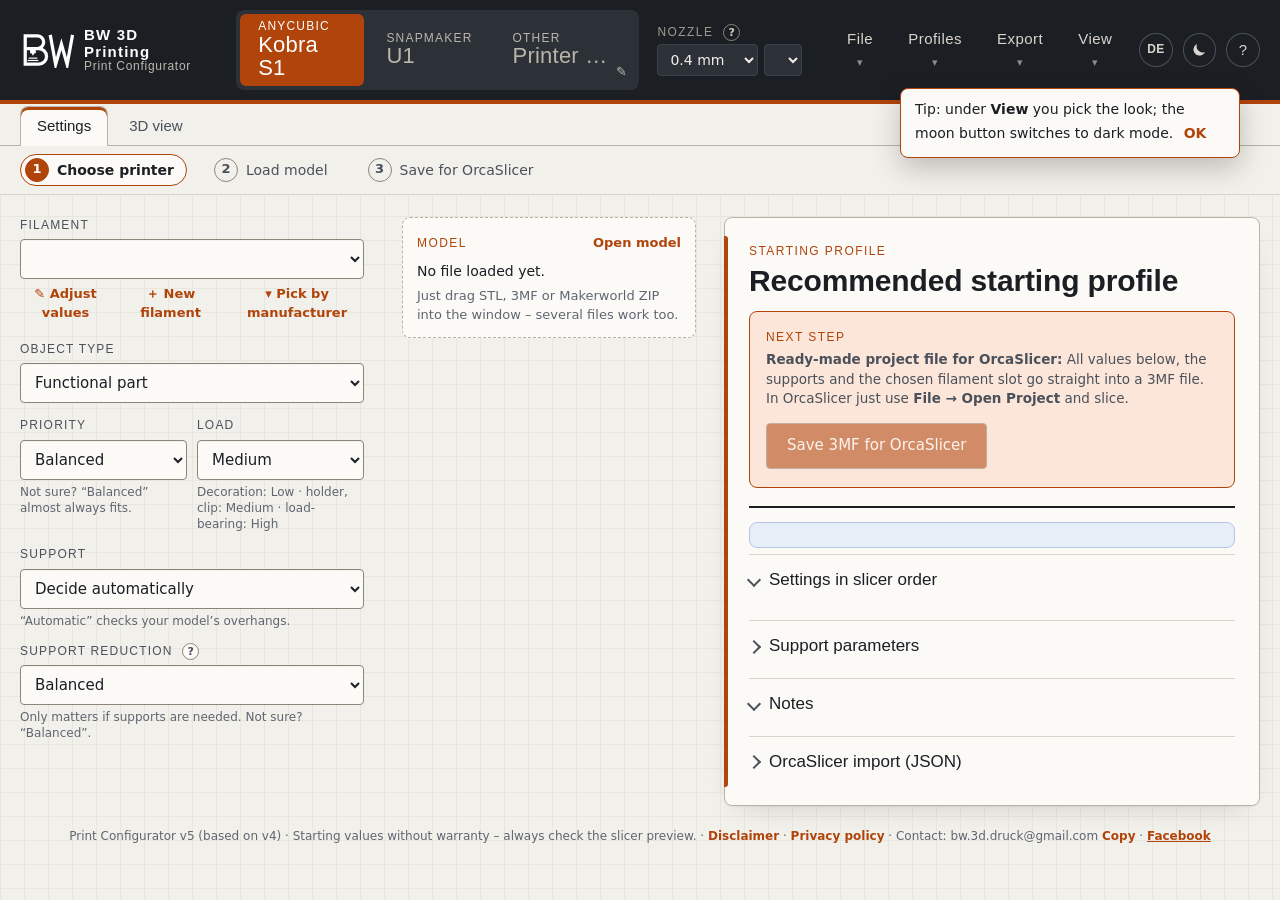
==== commit 467d84be: "feat: Hersteller-Auswahl direkt beim Filament-Feld Hauptseite: "Nach Hersteller wählen" -> Herstelle" ====
--- a/index.html
+++ b/index.html
@@ -107,7 +107,8 @@
         <label for="partSlot">Slot</label><select id="partSlot"></select>
       </div>
       <div class="field"><label for="material">Filament<span id="matBadge"></span></label><select id="material"></select>
-        <div class="field-links noprint"><button class="linkbtn" type="button" data-click="editMat">✎ Werte anpassen</button><button class="linkbtn" type="button" data-click="newMat">＋ Neues Filament</button></div></div>
+        <div class="field-links noprint"><button class="linkbtn" type="button" data-click="editMat">✎ Werte anpassen</button><button class="linkbtn" type="button" data-click="newMat">＋ Neues Filament</button><button class="linkbtn" type="button" id="fdbPickBtn">▾ Nach Hersteller wählen</button></div>
+        <div id="fdbRow" class="fdb-row hidden"><select id="fdbMf" aria-label="Hersteller des Filaments"></select><select id="fdbMat" aria-label="Material des Filaments" disabled></select><small id="fdbNote" role="status"></small></div></div>
       <div class="field"><label for="object">Objekt</label><select id="object">
         <option value="general">Funktionsteil</option>
         <option value="holder">Halterung / Befestigung</option>
@@ -276,6 +277,8 @@
       <div id="slotList" class="slot-list"></div></fieldset>
     <div id="slotWarn" class="note hidden"></div>
     <div class="zoff-row"><label for="zOffset">Z-Offset</label><input id="zOffset" type="text" inputmode="decimal" autocomplete="off" aria-describedby="zOffsetNote"><span>mm</span><small id="zOffsetNote"></small></div>
+    <div id="zOffsetWarn" class="note hidden" role="note"></div>
+    <div class="purge-row"><label><input type="checkbox" id="purgeOn"> Reinigungslinie</label><select id="purgeSide" aria-label="Seite der Reinigungslinie"><option value="auto">Auto</option><option value="front">Vorne</option><option value="back">Hinten</option><option value="left">Links</option><option value="right">Rechts</option></select><small id="purgeNote"></small></div>
     <div id="partPlan" class="hidden"><h3 class="plan-title">Teile</h3><div id="partPlanTable"></div><ul id="partPlanNotes" class="plan-notes"></ul>
       <button class="linkbtn hidden" type="button" id="matchLive">Filament der Teile passend zur Belegung wählen</button></div>
     <details class="fold" id="changesFold"><summary id="changesTitle">Was geändert wird</summary><div id="changesList"></div></details>
@@ -384,6 +387,7 @@
 <script src="vendor/fflate.min.js"></script>
 <script src="js/orca-templates.js"></script>
 <script src="js/export3mf.js"></script>
+<script src="js/purge.js"></script>
 <script src="js/orca-printers/index.js"></script>
 <script src="js/orca-generic.js"></script>
 <script src="js/orca-custom.js"></script>
@@ -393,6 +397,8 @@
 <script src="js/panel.js"></script>
 <script src="js/app.js"></script>
 <script src="js/fragility-ui.js"></script>
+<script src="js/filament-pick.js"></script>
+<script src="js/filament-ui.js"></script>
 <script src="js/export-ui.js"></script>
 <script src="js/orient-ui.js"></script>
 <script src="js/part-settings.js"></script>
--- a/css/ui-gemeinsam.css
+++ b/css/ui-gemeinsam.css
@@ -69,3 +69,20 @@
 .zoff-row label { font-weight: 600; }
 .zoff-row input { width: 6em; padding: 6px 8px; border: 1px solid var(--field-border, #8c8578); border-radius: var(--r-s); background: var(--sheet); color: var(--ink); font: inherit; }
 .zoff-row small { flex-basis: 100%; color: var(--ink-3); font-size: 12px; }
+
+/* Filament-Auswahl im Slot-Editor (js/filament-ui.js) */
+.slot-pick { display: flex; flex-wrap: wrap; align-items: center; gap: 6px 8px; margin: -2px 0 10px 0; font-size: 13px; }
+.slot-pick-lbl { color: var(--ink-3); }
+.slot-pick select { max-width: 11em; padding: 5px 6px; border: 1px solid var(--field-border, #8c8578); border-radius: var(--r-s); background: var(--sheet); color: var(--ink); font: inherit; }
+.slot-pick small { flex-basis: 100%; color: var(--ink-3); font-size: 12px; }
+
+/* Hersteller-Auswahl beim Filament (js/filament-ui.js) */
+.fdb-row { display: flex; flex-wrap: wrap; gap: 6px 8px; margin: 6px 0 2px; }
+.fdb-row select { flex: 1 1 8em; min-width: 0; padding: 6px 8px; border: 1px solid var(--field-border, #8c8578); border-radius: var(--r-s); background: var(--sheet); color: var(--ink); font: inherit; font-size: 13px; }
+.fdb-row small { flex-basis: 100%; color: var(--ink-3); font-size: 12px; }
+
+/* Reinigungslinie im Export-Dialog (js/export-ui.js) */
+.purge-row { display: flex; flex-wrap: wrap; align-items: center; gap: 6px 10px; margin: 8px 0 4px; font-size: 14px; }
+.purge-row label { font-weight: 600; display: inline-flex; align-items: center; gap: 6px; }
+.purge-row select { padding: 6px 8px; border: 1px solid var(--field-border, #8c8578); border-radius: var(--r-s); background: var(--sheet); color: var(--ink); font: inherit; }
+.purge-row small { flex-basis: 100%; color: var(--ink-3); font-size: 12px; }
